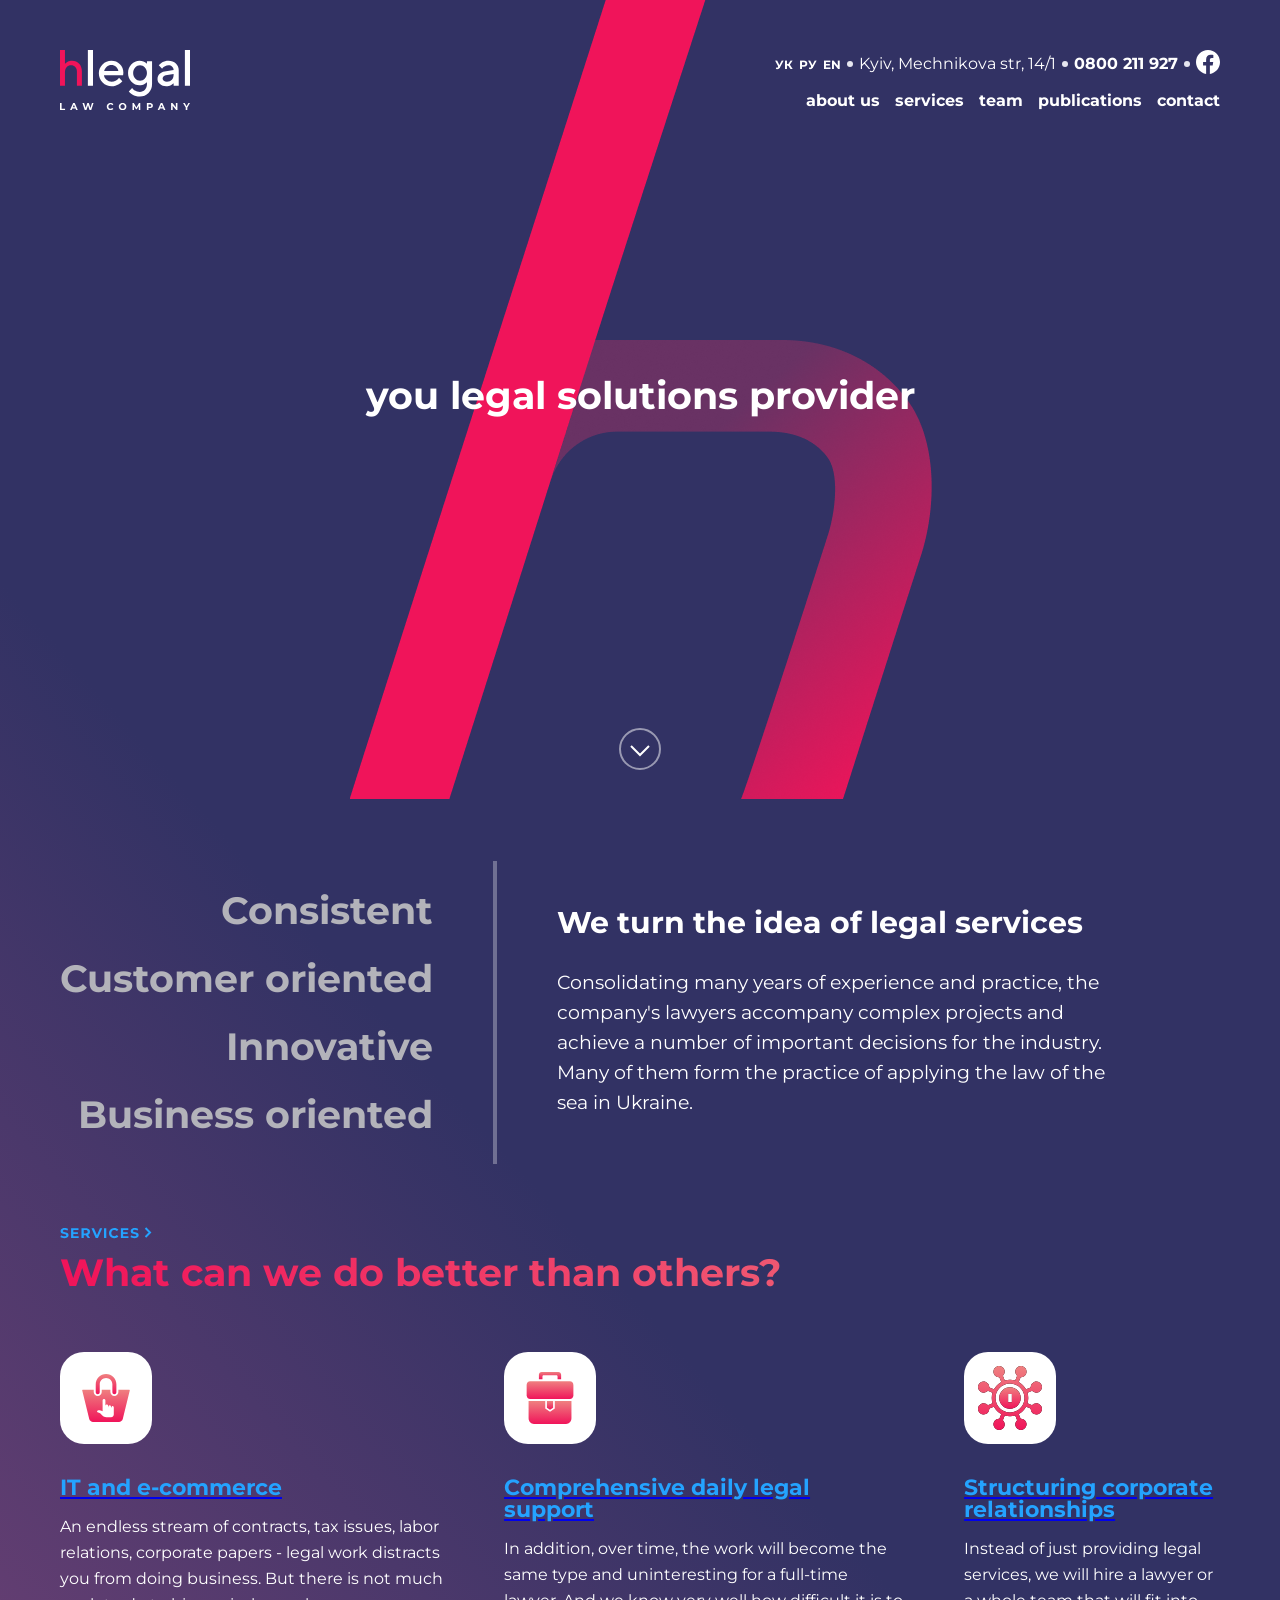
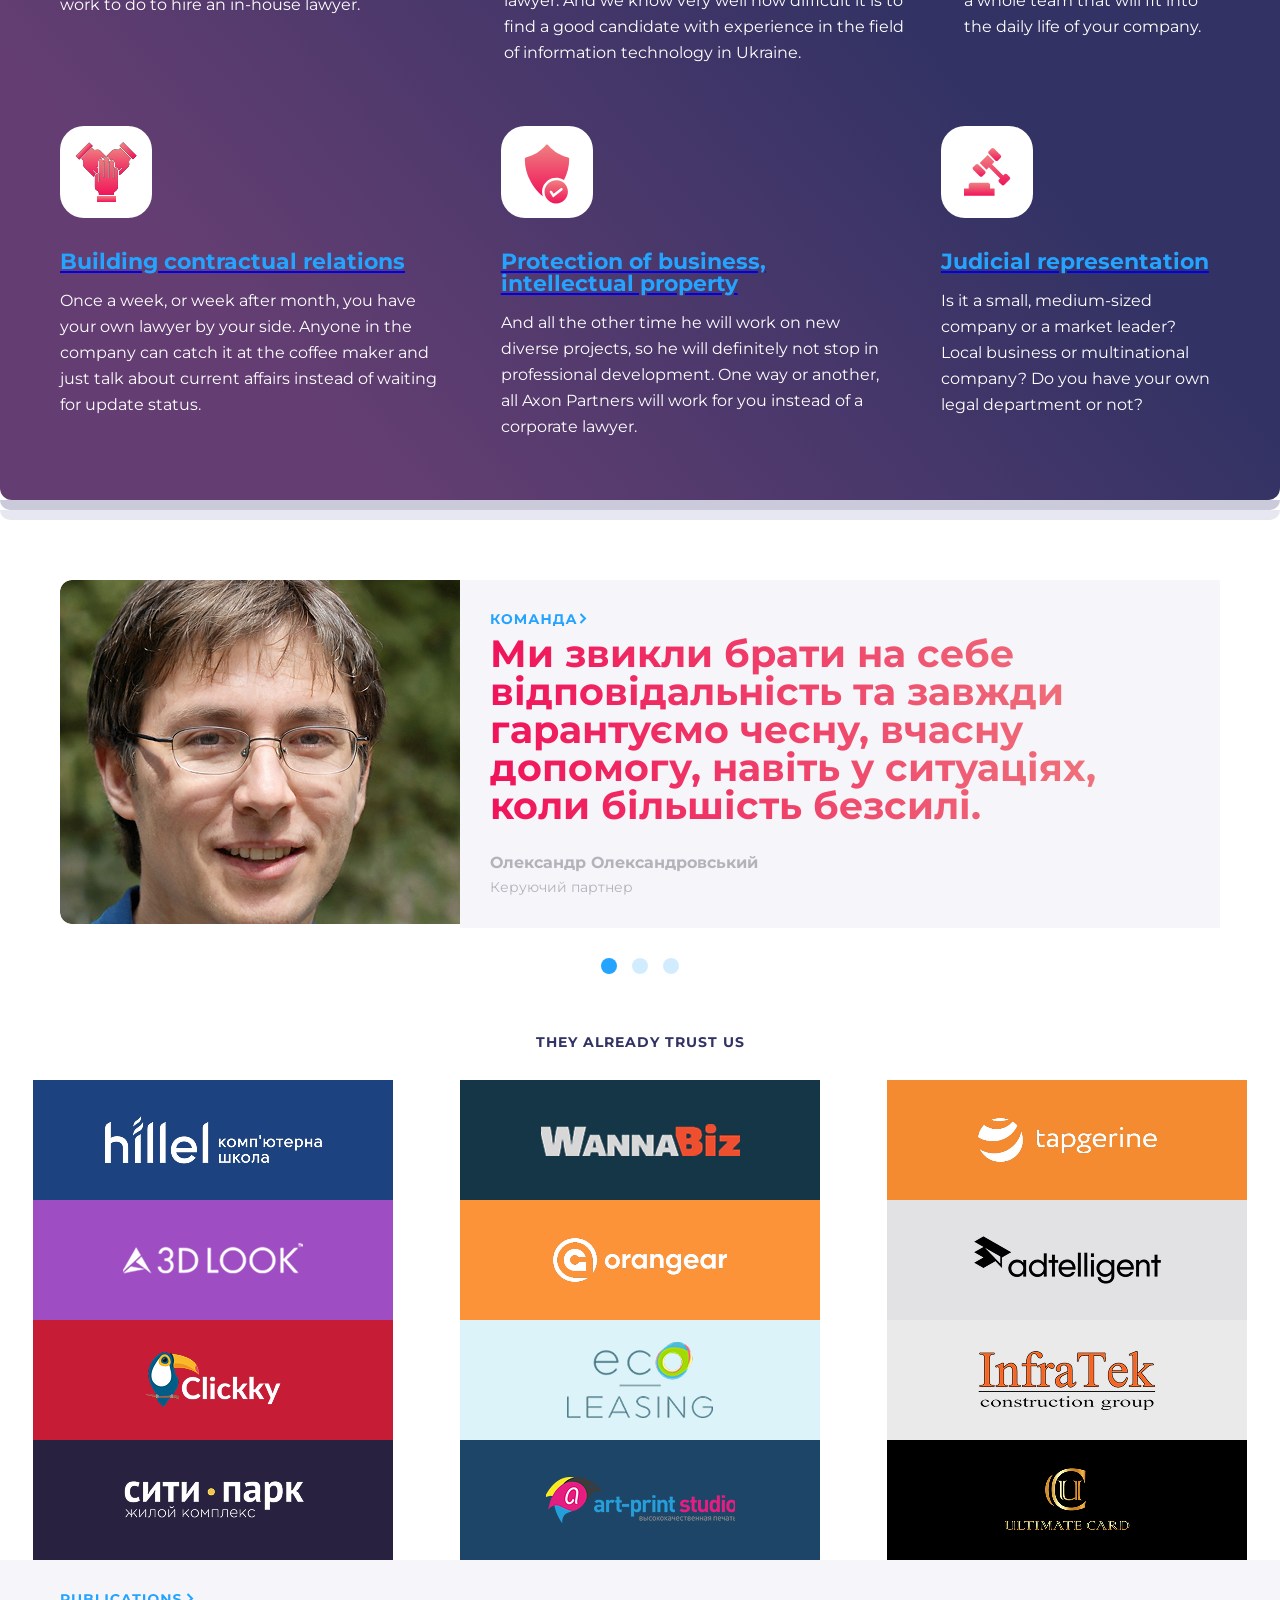
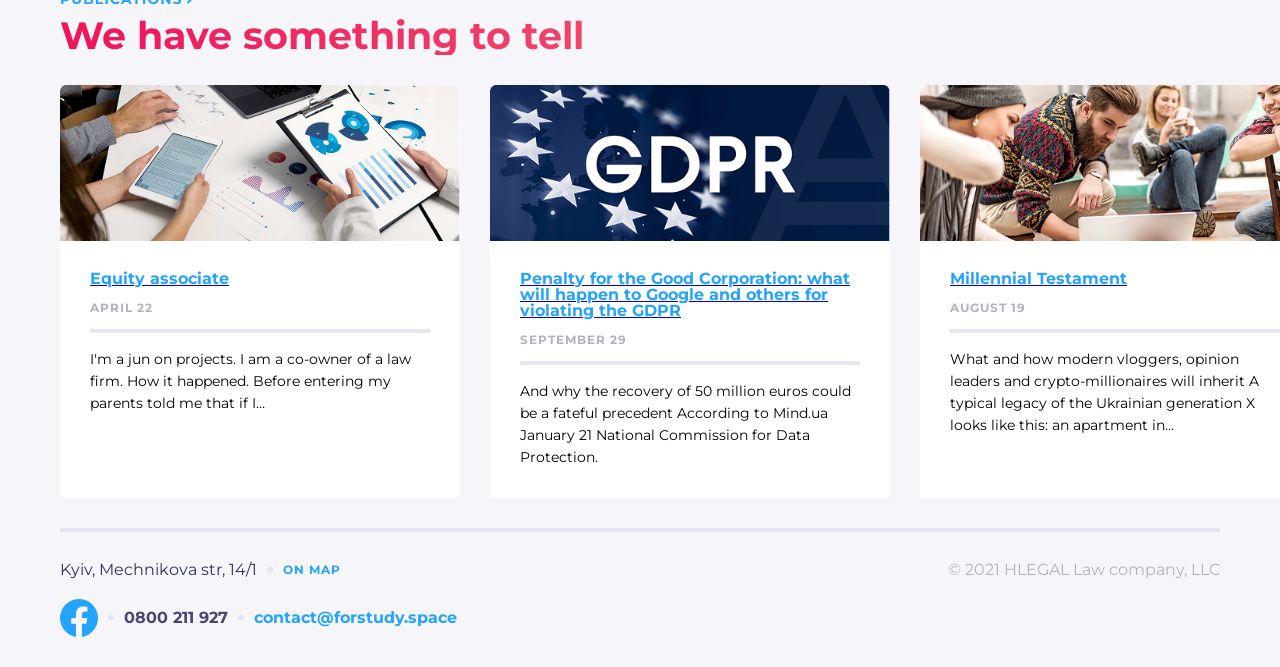
==== index.html @ 7ebf3d02 "Lesson 15" ====
<!DOCTYPE html>
<html lang="en">

<head>
    <meta charset="UTF-8">
    <meta name="viewport" content="width=device-width, initial-scale=1.0">
    <link rel="preconnect" href="https://fonts.googleapis.com">
    <link rel="preconnect" href="https://fonts.gstatic.com" crossorigin>
    <link
        href="https://fonts.googleapis.com/css2?family=Inter:ital,opsz,wght@0,14..32,100..900;1,14..32,100..900&family=Montserrat:ital,wght@0,100..900;1,100..900&display=swap"
        rel="stylesheet">
    <link rel="stylesheet" href="./css/normalize.css">
    <link rel="stylesheet" href="./css/reset.css">
    <link rel="stylesheet" href="./css/styles.css">

    <title>Homepage</title>
</head>


<body>
    <section class="page-bg">
        <!-- HEADER -->
        <header class=" header_top">
            <div class="header_meny container">
                <div class="header_logo">
                    <a href="#">
                        <svg width="130" height="60">
                            <use xlink:href="./sprite.svg#logo" />
                        </svg>
                    </a>
                </div>
                <div class="header_contact">
                    <div class="header_adress">
                        <a class="language" href=""><span>УК</span></a>
                        <a class="language" href=""><span>РУ</span></a>
                        <a class="language" href=""><span>EN</span></a>
                        <svg width="6" height="6">
                            <use xlink:href="./sprite.svg#dot" />
                        </svg>
                        <span>Kyiv, Mechnikova str, 14/1</span>
                        <svg width="6" height="6">
                            <use xlink:href="./sprite.svg#dot" />
                        </svg>
                        <a class="telefon" href="tel:0800 211 927">0800 211 927</a>
                        <svg width="6" height="6">
                            <use xlink:href="./sprite.svg#dot" />
                        </svg>
                        <a class="svg_facebook" href="https://www.facebook.com/Hillel.IT.School/?locale=ru_RU">
                            <svg width="24" height="24">
                                <use xlink:href="./sprite.svg#facebook" />
                            </svg>
                        </a>
                    </div>
                    <div class="page">
                        <a class="link_page" href="./about.html">about us</a>
                        <a class="link_page" href="./services.html">services</a>
                        <a class="link_page" href="./team.html">team</a>
                        <a class="link_page" href="./publications.html">publications</a>
                        <a class="link_page" href="#">contact</a>
                    </div>
                </div>
            </div>
        </header>
        <!-- SECTION 1 -->
        <section class="hero">
            <div class="hero-bg container">
                <div> <img class="hero-h" src="./img/h.png" alt="h"></div>
                <!-- <svg class="hero-h" width="697" height="799">
                <use xlink:href="sprite.svg#h" />
            </svg> -->
                <div class="midl_down">
                    <h1 class="hero-title" class="glav_text">
                        you legal solutions provider
                    </h1>

                    <a class="down_way" href="#">
                        <svg width="42" height="42">
                            <use xlink:href="./sprite.svg#down" />
                        </svg>
                    </a>
                </div>
            </div>
        </section>
        <!-- SECTION 2 -->
        <section class="main container">
            <div class="info_way container">
                <div class="meny_way">
                    <h2>Consistent</h2>
                    <h2>Customer oriented</h2>
                    <h2>Innovative</h2>
                    <h2>Business oriented</h2>
                </div>
                <span class="line"></span>
                <div class="text_way">
                    <h3>We turn the idea of legal services</h3>
                    <h4>Consolidating many years of experience and practice,
                        the company's lawyers accompany complex projects and achieve
                        a number of important decisions for the industry.
                        Many of them form the practice of applying the law of the sea in Ukraine.
                    </h4>
                </div>
            </div>
        </section>
        <!-- SECTION 3 -->
        <section class="services_box">
            <div class="services_blok container">
                <div class="services_link">
                    <a href="#" class="svg_services">
                        <svg class="icon-services" width="94" height="17">
                            <use xlink:href="./sprite.svg#services" />
                        </svg></a>
                    <h2>What can we do better than others?</h2>
                </div>
                <div class="services_info">
                    <div class="services_paragraph">
                        <svg width="92" height="92">
                            <use xlink:href="./sprite.svg#services1" />
                        </svg>
                        <div class="services_frame">
                            <a href="#">
                                <h3>IT and e-commerce</h3>
                            </a>
                            <h4>An endless stream of contracts, tax issues, labor relations, corporate papers
                                - legal work distracts you from doing business. But there is not much work to
                                do to hire an in-house lawyer.
                            </h4>
                        </div>
                    </div>
                    <div class="services_paragraph">
                        <svg width="92" height="92">
                            <use xlink:href="./sprite.svg#services2" />
                        </svg>
                        <div class="services_frame">
                            <a href="#">
                                <h3>Comprehensive daily
                                    legal support</h3>
                            </a>
                            <h4>In addition, over time, the work will become the same type and uninteresting
                                for a full-time lawyer. And we know very well how difficult it is to find a
                                good candidate with experience in the field of information technology in
                                Ukraine.
                            </h4>
                        </div>
                    </div>
                    <div class="services_paragraph">
                        <svg width="92" height="92">
                            <use xlink:href="./sprite.svg#services3" />
                        </svg>
                        <div class="services_frame">
                            <a href="#">
                                <h3>Structuring corporate relationships</h3>
                            </a>
                            <h4>Instead of just providing legal services, we will hire a lawyer or a whole
                                team that will fit into the daily life of your company.
                            </h4>
                        </div>
                    </div>
                </div>

                <div class="services_info">
                    <div class="services_paragraph">
                        <svg width="92" height="92">
                            <use xlink:href="./sprite.svg#services4" />
                        </svg>
                        <div class="services_frame">
                            <a href="#">
                                <h3>Building contractual relations</h3>
                            </a>
                            <h4>Once a week, or week after month, you have your own lawyer by your side.
                                Anyone in the company can catch it at the coffee maker and just talk
                                about current affairs instead of waiting for update status.
                            </h4>
                        </div>
                    </div>
                    <div class="services_paragraph">
                        <svg width="92" height="92">
                            <use xlink:href="./sprite.svg#services5" />
                        </svg>
                        <div class="services_frame">
                            <a href="#">
                                <h3>Protection of business, intellectual property</h3>
                            </a>
                            <h4>And all the other time he will work on new diverse projects, so he will
                                definitely not stop in professional development. One way or another,
                                all Axon Partners will work for you instead of a corporate lawyer.
                            </h4>
                        </div>
                    </div>
                    <div class="services_paragraph">
                        <svg width="92" height="92">
                            <use xlink:href="./sprite.svg#services6" />
                        </svg>
                        <div class="services_frame">
                            <a href="#">
                                <h3>Judicial representation</h3>
                            </a>
                            <h4>Is it a small, medium-sized company or a market leader? Local business
                                or multinational company? Do you have your own legal department or not?
                            </h4>
                        </div>
                    </div>
                </div>
            </div>
        </section>
    </section>
    <!-- SECTION 4 -->
    <section>
        <div class="line_top">
        </div>
        <div class="line_top2">

        </div>
        <div class="team_main container">
            <div class="team_area">
                <div>
                    <img class="face" src="./img/face.png" alt="face">
                </div>
                <div class="team_paragraf">
                    <a class="team_comand" href="#">
                        <svg width="99" height="17">
                            <use xlink:href="./sprite.svg#comand" />
                        </svg>
                    </a>
                    <h2>Ми звикли брати на себе відповідальність та завжди гарантуємо
                        чесну, вчасну допомогу, навіть у ситуаціях, коли більшість
                        безсилі.
                    </h2>

                    <h4>Олександр Олександровський</h4>
                    <h5>Керуючий партнер</h5>
                </div>
            </div>
            <div class="svg_ellipse">
                <svg class="ellipse" width="16" height="16">
                    <use href="./sprite.svg#ellipse" />
                </svg>
                <svg class="ellipse_opacity" width="16" height="16">
                    <use href="./sprite.svg#ellipse" />
                </svg>
                <svg class="ellipse_opacity" width="16" height="16">
                    <use href="./sprite.svg#ellipse" />
                </svg>
            </div>
        </div>
        </div>
    </section>
    <!-- SECTION 5 -->
    <section class="partners">
        <div class="container_partner">
            <div class="partner_box"><span class="partner_text">They already trust us</span></div>
            <div class="partners-grid">
                <div class="partner"><img src="./img/partner1.png" alt="partner"></div>
                <div class="partner"><img src="./img/partner2.png" alt="partner"></div>
                <div class="partner"><img src="./img/partner3.png" alt="partner"></div>
                <div class="partner"><img src="./img/partner4.png" alt="partner"></div>
                <div class="partner"><img src="./img/partner5.png" alt="partner"></div>
                <div class="partner"><img src="./img/partner6.png" alt="partner"></div>
                <div class="partner"><img src="./img/partner7.png" alt="partner"></div>
                <div class="partner"><img src="./img/partner8.png" alt="partner"></div>
                <div class="partner"><img src="./img/partner9.png" alt="partner"></div>
                <div class="partner"><img src="./img/partner10.png" alt="partner"></div>
                <div class="partner"><img src="./img/partner11.png" alt="partner"></div>
                <div class="partner"><img src="./img/partner12.png" alt="partner"></div>
            </div>
        </div>
    </section>
    <!-- FOOTER -->
    <footer>
        <div class="footer_publications container">
            <div class="publications_svg">
                <svg class="svg_pub" width="136" height="17">
                    <use href="./sprite.svg#publications" />
                </svg>
                <h2>We have something to tell</h2>
            </div>
            <div class="publications_paragraf">
                <div class="publications_br"><img src="./img/publications1.png" alt="publications">
                    <div class="publications_text">
                        <a href="#">
                            <h3>Equity associate</h3>
                        </a>
                        <h4>April 22</h4>
                        <span class="publications_span"></span>
                        <h5>I'm a jun on projects. I am a co-owner of a law firm.
                            How it happened. Before entering my parents told me
                            that if I…</h5>
                    </div>
                </div>
                <div class="publications_br"><img src="./img/publications2.png" alt="publications">
                    <div class="publications_text">
                        <a href="#">
                            <h3>Penalty for the Good Corporation: what will happen
                                to Google and others for violating the GDPR</h3>
                        </a>
                        <h4>September 29</h4>
                        <span class="publications_span"></span>
                        <h5>And why the recovery of 50 million euros could be
                            a fateful precedent According to Mind.ua January
                            21 National Commission for Data Protection.</h5>
                    </div>
                </div>
                <div class="publications_br"><img src="./img/publications3.png" alt="publications">
                    <div class="publications_text">
                        <a href="#">
                            <h3>Millennial Testament</h3>
                        </a>
                        <h4>August 19</h4>
                        <span class="publications_span"></span>
                        <h5>What and how modern vloggers, opinion leaders and
                            crypto-millionaires will inherit A typical legacy
                            of the Ukrainian generation X looks like this: an
                            apartment in…</h5>
                    </div>
                </div>
            </div>
            <span class="line_footer"></span>
            <div class="footer_info">
                <div>
                    <div class="footer_up">
                        <span class="footer_text">Kyiv, Mechnikova str, 14/1</span>
                        <svg width="6" height="6">
                            <use href="./sprite.svg#dot" />
                        </svg>
                        <a class="footer_map" href="#">On map</a>
                    </div>
                    <div class="footer_facebook">
                        <a class="svg_facebook_b" href="https://www.facebook.com/Hillel.IT.School/?locale=ru_RU">
                            <svg width="38" height="38">
                                <use xlink:href="./sprite.svg#facebook_b" />
                            </svg>
                        </a>
                        <svg width="6" height="6">
                            <use href="./sprite.svg#dot" />
                        </svg>
                        <a class="telefon" href="tel:0800 211 927">0800 211 927</a>
                        <svg width="6" height="6">
                            <use href="./sprite.svg#dot" />
                        </svg>
                        <a class="email" href="mailto:contact@forstudy.space">contact@forstudy.space</a>
                    </div>
                </div>
                <div>
                    <h6 class="end_text">© 2021 HLEGAL Law company, LLC</h6>
                </div>
            </div>
        </div>
    </footer>
</body>

</html>
---- css/styles.css ----
* {
  margin: 0;
  padding: 0;
  box-sizing: border-box;
}
body {
  font-family: "Montserrat";
  min-height: 100vh;
}
.page-bg {
  background: linear-gradient(
    228.57deg,
    #323264 11.93%,
    #323264 57.17%,
    #643e72 87.46%
  );
  opacity: 1;
  border-bottom-right-radius: 12px;
  border-bottom-left-radius: 12px;
}
.container {
  max-width: 1440px;
  width: 100%;
  margin: 0 auto;
  padding-left: 60px;
  padding-right: 60px;
}
/* HEADER */
.header_top {
  padding-top: 50px;
  position: relative;
  z-index: 10;

  .header_meny {
    display: flex;
    justify-content: space-between;
  }
  .header_adress {
    display: flex;
    gap: 6px;
    align-items: center;
    .language {
      border: none;
      text-decoration: none;
      background: none;
      span {
        color: #ffffff;
        font-family: Montserrat;
        font-weight: 700;
        font-style: Bold;
        font-size: 12px;
        line-height: 100%;
        text-align: center;
      }
      transition: 0.3s;
    }
    .language:hover {
      opacity: 1;
      padding-top: 5px;
      padding-right: 7px;
      padding-bottom: 5px;
      padding-left: 7px;
      border-radius: 8px;
      background: #f0145a;
    }
    span {
      font-weight: 400;
      font-style: Regular;
      font-size: 16px;
      line-height: 100%;
      text-align: right;
      color: #ffffff;
    }
    .telefon {
      background: none;
      border: none;
      text-decoration: none;
      font-family: Montserrat;
      font-weight: 700;
      font-style: Bold;
      font-size: 16px;
      line-height: 100%;
      text-align: right;
      color: #ffffff;
      transition: 0.3s;
    }
    .telefon:hover {
      color: #f0145a;
    }
  }
  .svg_facebook {
    transition: 0.3s;
    color: #ffffff;
  }
  .svg_facebook:hover {
    color: #f0145a;
  }
  .page {
    display: flex;
    gap: 15px;
    justify-content: end;
    padding-top: 16px;
  }
  .link_page {
    background: none;
    text-decoration: none;
    border: none;
    font-weight: 700;
    font-size: 16px;
    line-height: 100%;
    text-align: right;
    color: #ffffff;
    transition: 0.3s;
  }
  .link_page:hover {
    color: #f0145a;
    border-bottom: 2px solid #f0145a;
  }
}
/* SECTION 1 */
.hero {
  height: 688px;
  overflow: hidden;
}
.hero-bg {
  position: absolute;
  top: 0;
  left: 50%;
  transform: translateX(-50%);
  width: 700px;
  max-width: 90vw;
  z-index: 1;
}
.hero-h {
  position: absolute;
  height: 799px;
  object-fit: cover;
}
.hero-title {
  position: absolute;
  top: 396px;
  left: 50%;
  transform: translate(-50%, -50%);

  font-weight: 700;
  font-size: 38px;
  color: #fff;
  text-align: center;
  width: 100%;
  z-index: 5;
}
.midl_down {
  display: flex;
  justify-content: center;

  .down_way {
    position: absolute;
    top: 728px;
    color: White;

    transition: 0.3s;
  }
  .down_way:hover {
    color: #f0145a;
  }
}
/* SECTION 2 */
.main {
  display: flex;
  justify-content: center;
  padding: 60px 0;
}
.info_way {
  display: flex;
  gap: 60px;
  align-items: center;

  .meny_way {
    display: flex;
    flex-direction: column;
    gap: 30px;
    max-width: 375px;
  }

  h2 {
    color: #b3b3ba;
    font-weight: 700;
    font-size: 38px;
    line-height: 100%;
    text-align: right;
    transition: 0.3s;
    cursor: pointer;
  }
  h2:hover {
    background: linear-gradient(90.13deg, #ef8080 0.84%, #f0145a 99.96%);
    -webkit-background-clip: text;
    -webkit-text-fill-color: transparent;
  }

  .line {
    display: inline-block;
    width: 4px;
    height: 303px;
    background-color: #ffffff4d;
  }
  .text_way {
    display: flex;
    flex-direction: column;
    gap: 30px;
    max-width: 581px;
  }

  h3 {
    font-weight: 700;
    font-size: 30px;
    line-height: 100%;
    color: #ffffff;
  }
  h4 {
    font-weight: 400;
    font-size: 19px;
    line-height: 30px;
    color: #ffffff;
  }
}
/* SECTION 3 */
.services_blok {
  display: flex;
  flex-direction: column;
  gap: 60px;
  padding-bottom: 60px;

  .services_link {
    display: flex;
    flex-direction: column;
    gap: 10px;

    .svg_services {
      color: #24a3ff;
      max-width: 100px;
      transition: 0.3s;
    }
    .svg_services:hover {
      color: #f0145a;
    }

    h2 {
      font-weight: 700;
      font-size: 38px;
      line-height: 100%;
      background: linear-gradient(90.13deg, #f0145a 0.84%, #ef8080 99.96%);
      -webkit-background-clip: text;
      -webkit-text-fill-color: transparent;
    }
  }
  .services_info {
    display: flex;
    gap: 60px;

    .services_paragraph {
      max-width: 400px;
      svg {
        transition: transform 0.25s ease;
      }
      svg:hover {
        transform: scale(1.25);
      }
    }
    .services_frame {
      display: flex;
      flex-direction: column;
      gap: 15px;
    }
    h3 {
      padding-top: 30px;
      font-weight: 700;
      font-size: 22px;
      line-height: 100%;
      color: #24a3ff;
    }
    h4 {
      font-weight: 400;
      font-size: 16px;
      line-height: 26px;
      color: #ffffff;
    }
  }
}
/* SECTION 4 */
.team_main {
  padding: 60px 60px 0px 60px;
}
.face {
  width: 400px;
  height: 344px;
  opacity: 1;
  border-top-left-radius: 12px;
  border-bottom-left-radius: 12px;
}
.line_top {
  border-top: 10px solid #cacadb;
  max-width: 1400px;
  width: 100%;
  opacity: 1;
  border-bottom-right-radius: 12px;
  border-bottom-left-radius: 12px;
  margin: 0 auto;
}
.line_top2 {
  border-top: 10px solid #e7e7f2;
  max-width: 1360px;
  width: 100%;
  opacity: 1;
  border-bottom-right-radius: 12px;
  border-bottom-left-radius: 12px;
  margin: 0 auto;
}
.team_area {
  display: flex;
  padding-bottom: 30px;
  h2 {
    font-weight: 700;
    font-size: 38px;
    line-height: 100%;
    background: linear-gradient(90.13deg, #f0145a 0.84%, #ef8080 99.96%);
    -webkit-background-clip: text;
    -webkit-text-fill-color: transparent;
    padding: 5px 0 30px 0;
  }
  h4 {
    font-weight: 700;
    font-size: 16px;
    line-height: 100%;
    color: #b3b3ba;
    padding-bottom: 5px;
  }
  h5 {
    font-weight: 400;
    font-size: 14px;
    line-height: 22px;
    color: #b3b3ba;
  }
  .team_paragraf {
    padding: 30px;
    background: #f5f5fa;
  }
}
.team_comand {
  color: #24a3ff;
  transition: 0.3s;
}
.team_comand:hover {
  color: #f0145a;
}
.svg_ellipse {
  display: flex;
  justify-content: center;
  gap: 15px;

  .ellipse {
    color: #24a4ff;
  }
  .ellipse_opacity {
    color: #24a4ff;
    opacity: 0.2;
  }
}
/* SECTION 5 */
.partners {
  padding-top: 60px;
}
.container_partner {
  max-width: 1440px;
  width: 100%;
  margin: 0 auto;
}
.partner_box {
  text-align: center;
  padding-bottom: 30px;
}
.partner_text {
  font-weight: 700;
  font-size: 14px;
  line-height: 100%;
  letter-spacing: 1px;
  text-transform: uppercase;
  color: #323264;
  text-align: center;
}

.partners-grid {
  display: grid;
  grid-template-columns: repeat(auto-fit, minmax(360px, 1fr));
  gap: 0; /* если нужен отступ — ставь 20px */
}

.partner {
  height: 120px;
  display: flex;
  align-items: center;
  justify-content: center;
}

.partner img {
  width: 100%;
  height: 100%;
  object-fit: contain; /* важно для логотипов */
}
/* FOOTER */
.footer_publications {
  background: #f5f5fa;
  .publications_svg {
    display: flex;
    flex-direction: column;
    gap: 10px;
    padding: 30px 0;
  }
  .svg_pub {
    color: #24a3ff;
    transition: 0.3s;
  }
  .svg_pub:hover {
    color: #f0145a;
  }
  h2 {
    font-weight: 700;
    font-size: 38px;
    line-height: 100%;
    background: linear-gradient(90.13deg, #f0145a 0.84%, #ef8080 99.96%);
    -webkit-background-clip: text;
    -webkit-text-fill-color: transparent;
  }
  .publications_paragraf {
    display: flex;
    gap: 30px;
  }
  .publications_br {
    background: #ffffff;
  }
  img {
    max-width: 400px;
  }
  .publications_text {
    display: flex;
    flex-direction: column;
    gap: 15px;
    padding: 30px;
  }
  h3 {
    font-weight: 700;
    font-size: 16px;
    line-height: 100%;
    color: #24a3ff;
  }
  h4 {
    font-weight: 700;
    font-size: 12px;
    line-height: 100%;
    letter-spacing: 1px;
    text-transform: uppercase;
    color: #b3b3ba;
  }
  .publications_span {
    max-width: 350px;
    width: 100%;
    border-bottom: 4px solid #e6e6f0;
  }
  h5 {
    font-weight: 400;
    font-size: 14px;
    line-height: 22px;
    color: #000000;
  }
}
.footer_info {
  padding: 30px 0;
  display: flex;
  justify-content: space-between;

  .footer_up {
    display: flex;
    gap: 10px;
    align-items: center;
    padding-bottom: 21px;
  }
  .footer_text {
    font-weight: 400;
    font-size: 16px;
    line-height: 100%;
    color: #323264;
    border: none;
    max-width: 198px;
  }
  .footer_map {
    font-weight: 700;
    font-size: 12px;
    line-height: 100%;
    letter-spacing: 1px;
    text-transform: uppercase;
    color: #24a3ff;
    transition: 0.3s;
    text-decoration: none;
  }
  .footer_map:hover {
    color: #f0145a;
  }
  .footer_facebook {
    display: flex;
    align-items: center;
    gap: 10px;
  }
  .svg_facebook_b {
    transition: 0.3s;
    color: #24a3ff;
    display: flex;
    align-items: center;
  }
  .svg_facebook_b:hover {
    color: #f0145a;
  }
  .telefon {
    background: none;
    border: none;
    text-decoration: none;
    font-weight: 700;
    font-size: 16px;
    line-height: 100%;
    text-align: right;
    color: #46466e;
    transition: 0.3s;
  }
  .telefon:hover {
    color: #f0145a;
  }
  .email {
    background: none;
    border: none;
    text-decoration: none;
    font-weight: 700;
    font-size: 16px;
    line-height: 100%;
    color: #24a3ff;
    transition: 0.3s;
  }
  .email:hover {
    color: #f0145a;
  }
}
.end_text {
  font-weight: 400;
  font-size: 16px;
  line-height: 100%;
  text-align: right;
  color: #b3b3ba;
}
.line_footer {
  display: block;
  border-bottom: 4px solid #e6e6f0;
  max-width: 1320px;
  width: 100%;
  padding-top: 30px;
}
@media (max-width: 1200px) {
  .team_area {
    display: flex;
    flex-wrap: wrap;
    justify-content: center;

    .face {
      width: 648px;
      height: 500px;
      object-fit: cover;
    }
    .team_paragraf {
      max-width: 648px;
      width: 100%;
    }
  }
  .footer_publications {
    .publications_paragraf {
      flex-wrap: wrap;
    }
    .publications_br {
      max-width: 904px;
      width: 100%;
    }
    & img {
    }
  }
}
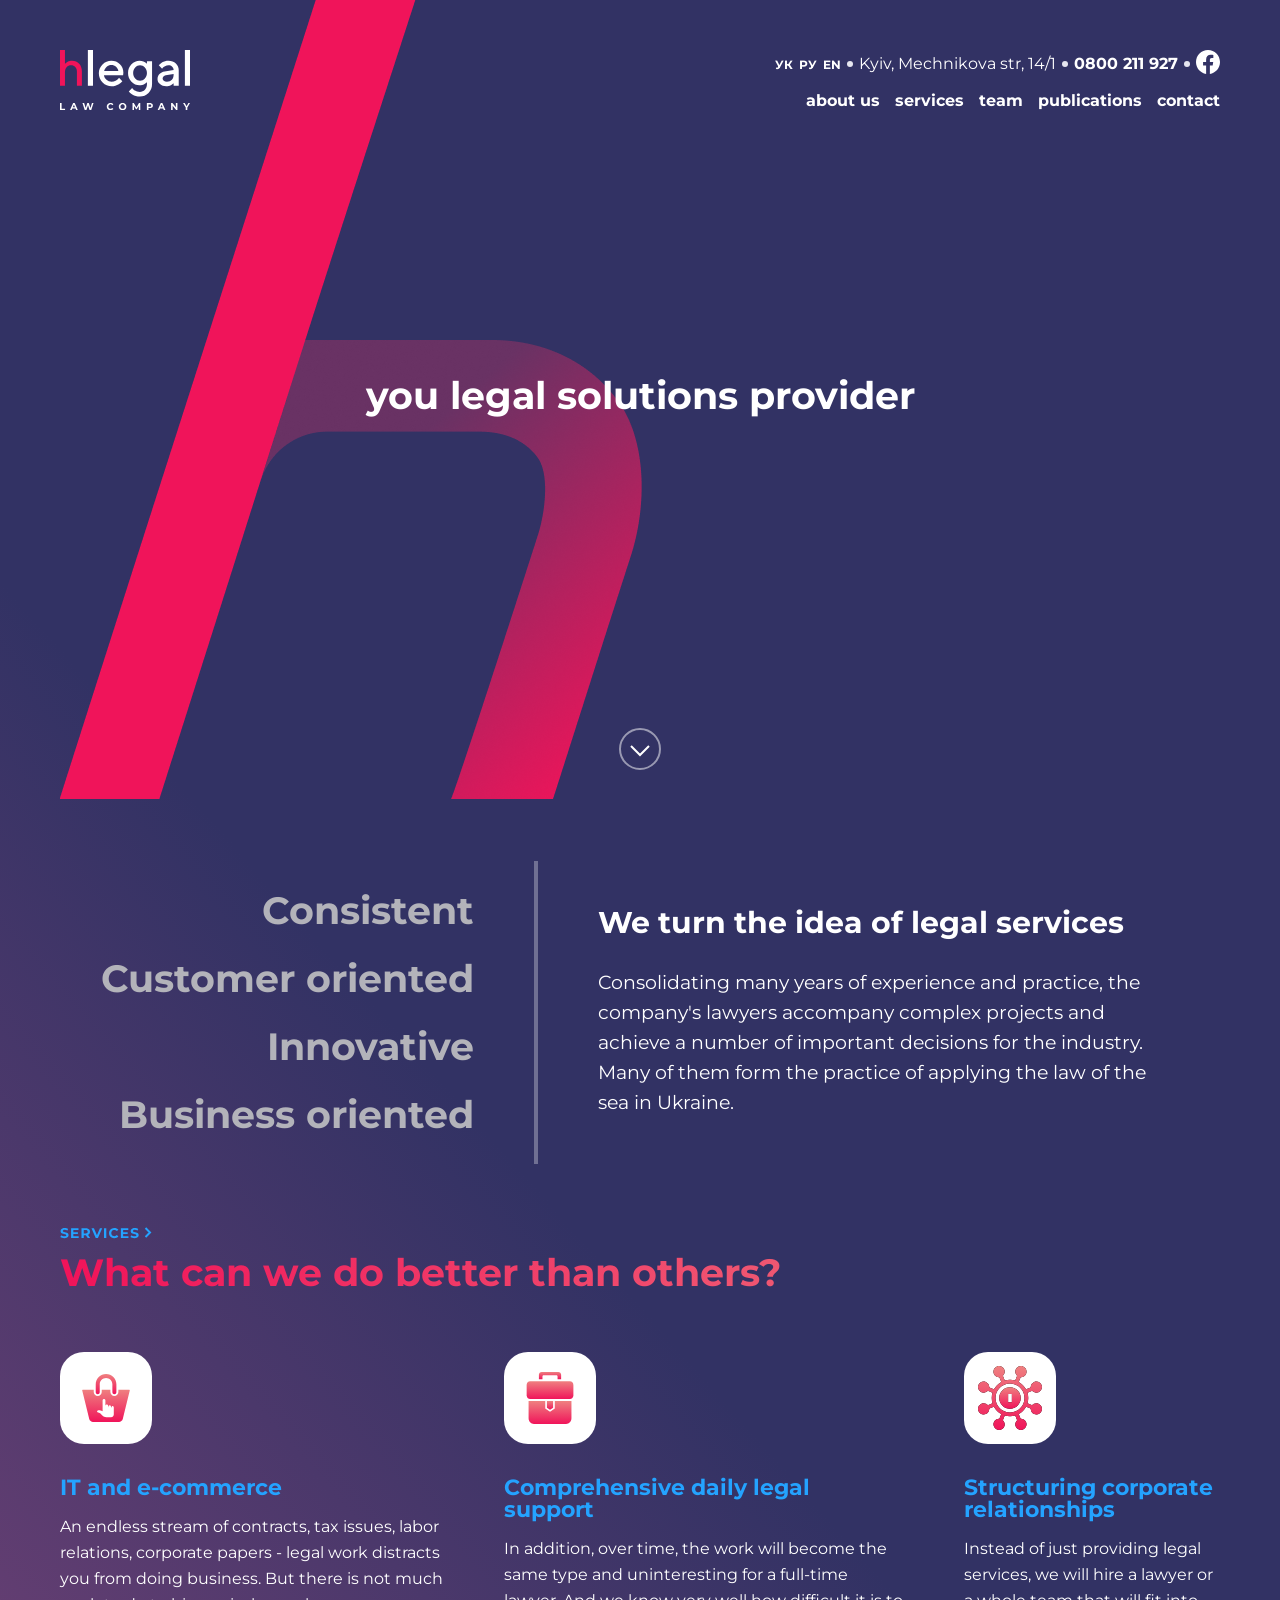
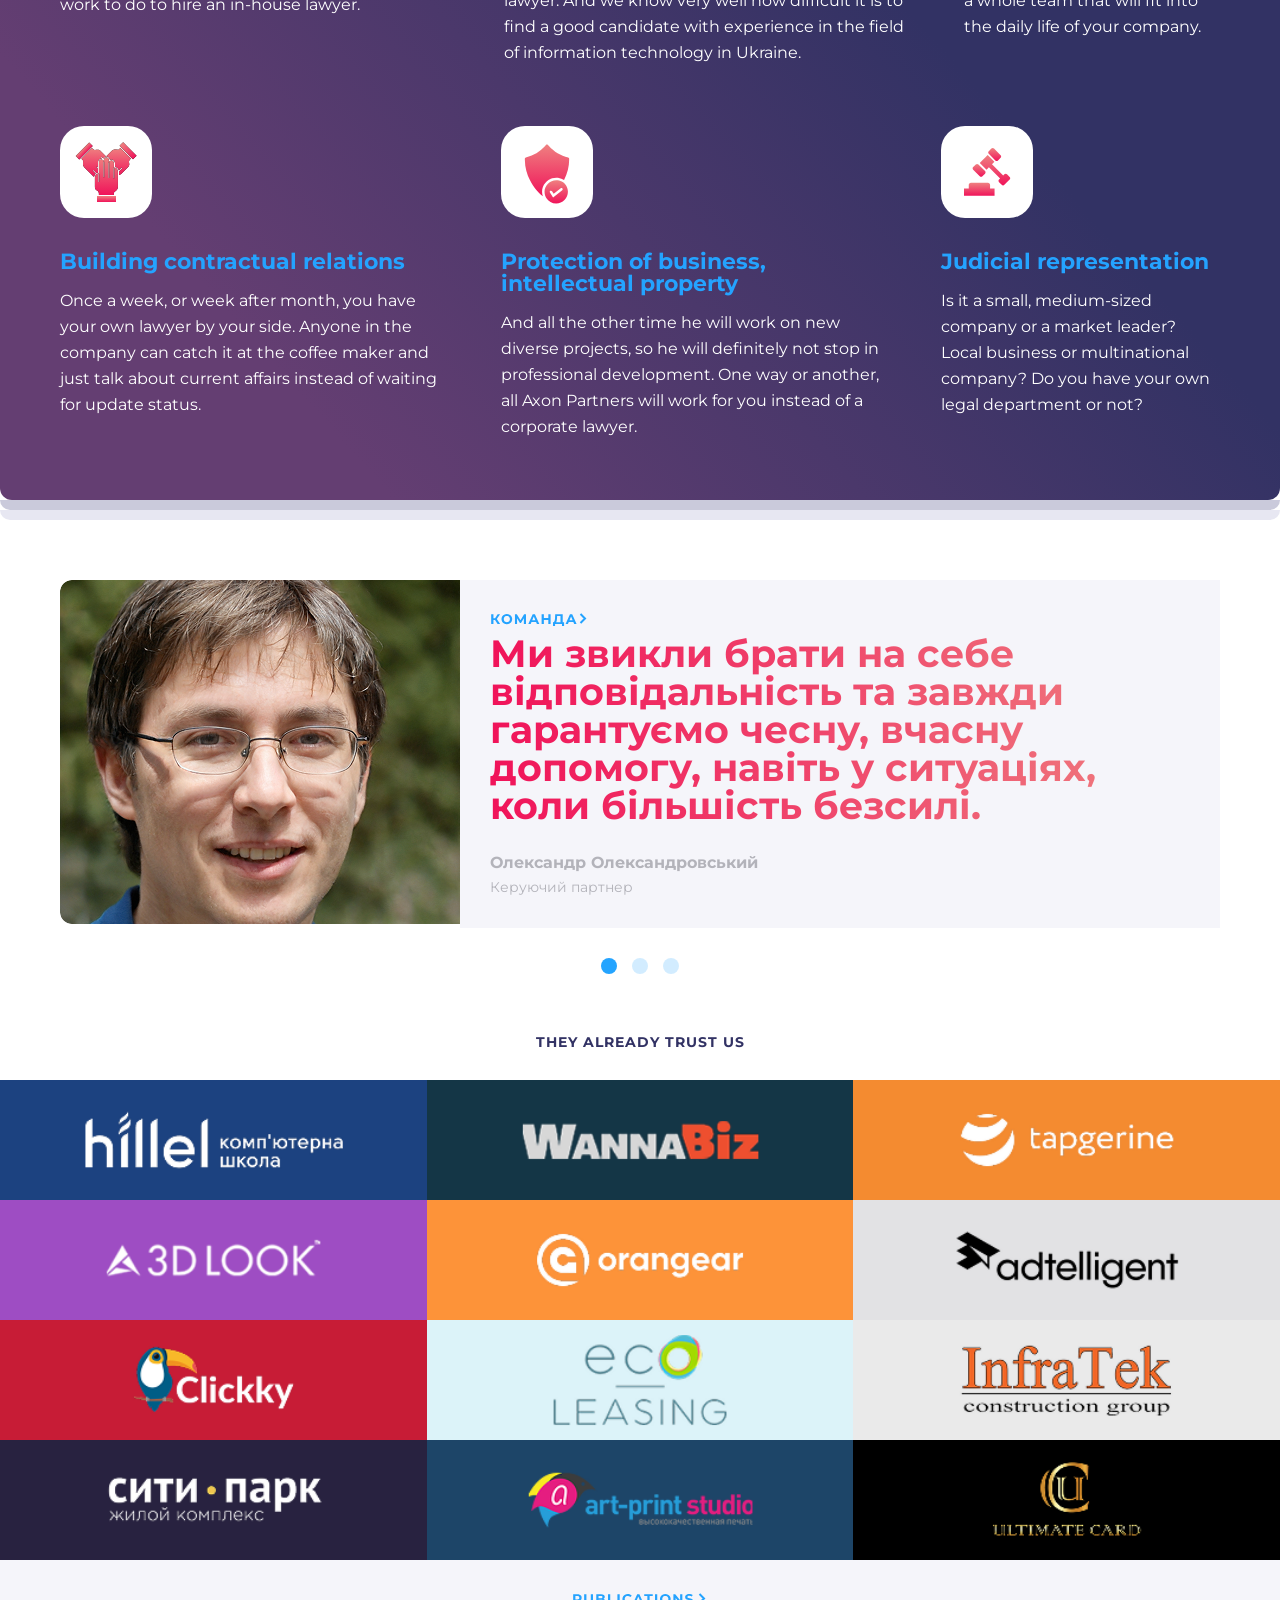
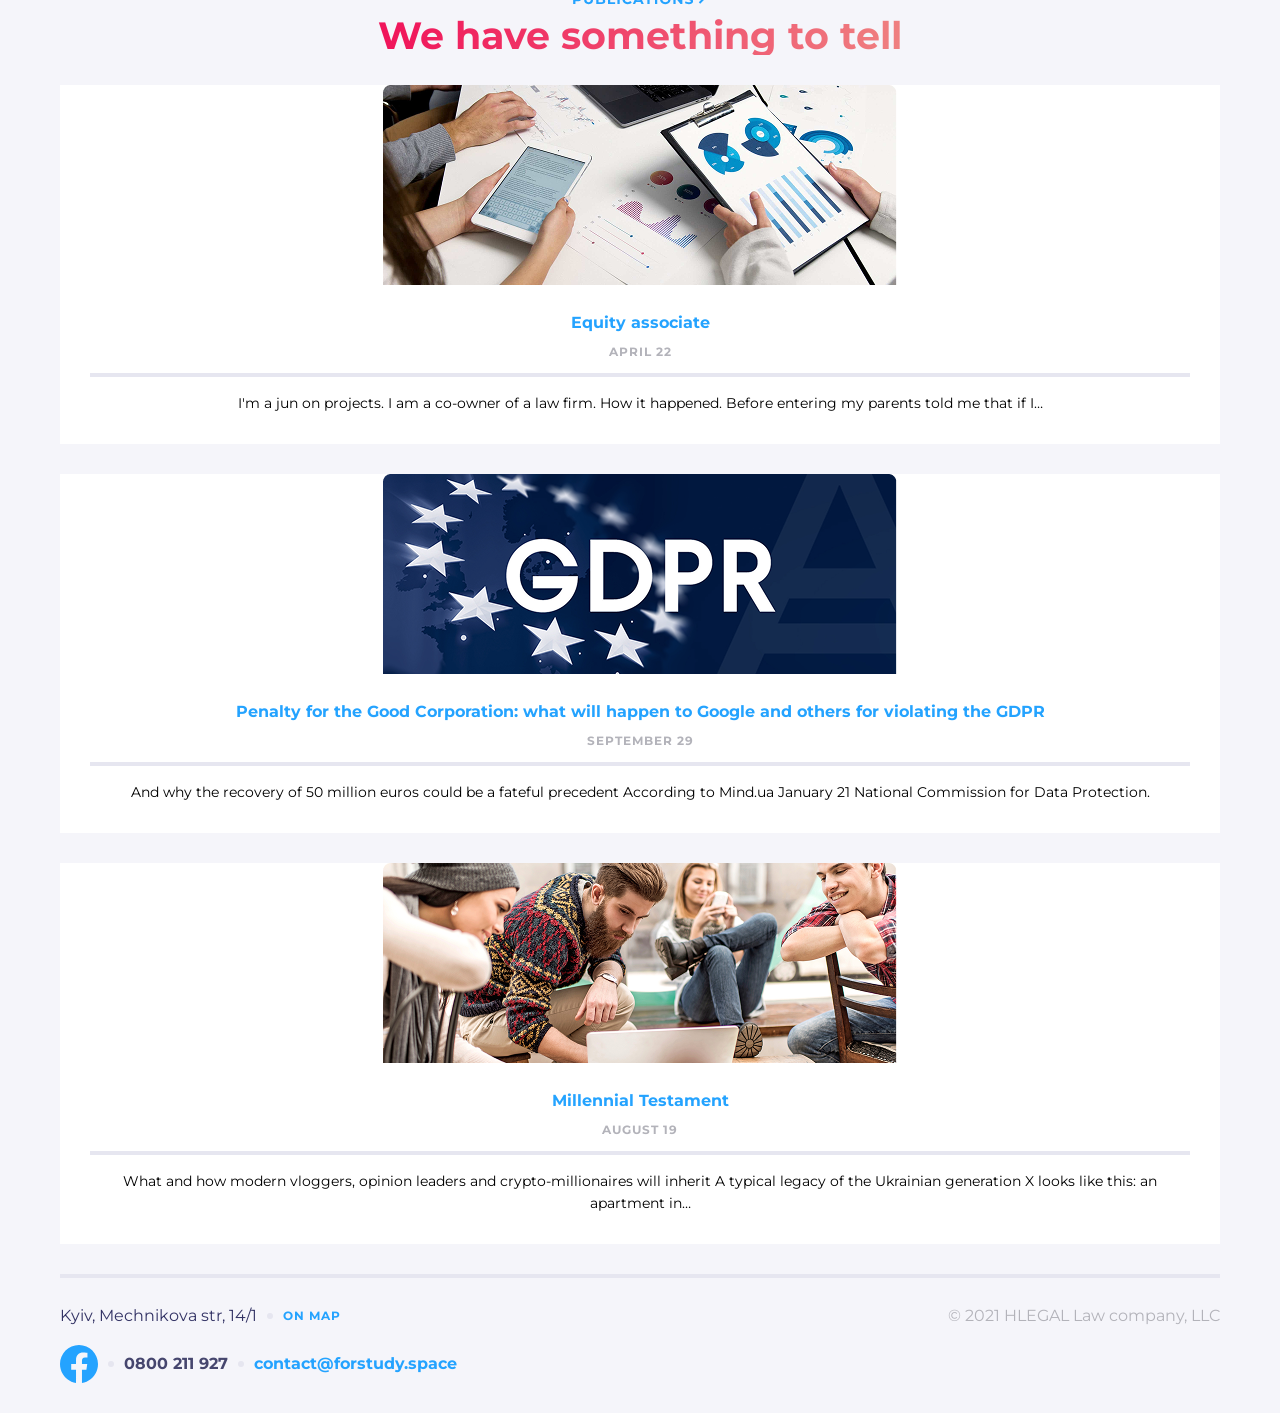
==== commit 795bc940: "Lesson 15" ====
--- a/index.html
+++ b/index.html
@@ -20,7 +20,7 @@
 <body>
     <section class="page-bg">
         <!-- HEADER -->
-        <header class=" header_top">
+        <header class=" header_top header_desktop">
             <div class="header_meny container">
                 <div class="header_logo">
                     <a href="#">
@@ -56,8 +56,48 @@
                         <a class="link_page" href="./services.html">services</a>
                         <a class="link_page" href="./team.html">team</a>
                         <a class="link_page" href="./publications.html">publications</a>
-                        <a class="link_page" href="#">contact</a>
-                    </div>
+                        <a class="link_page" href="./contact.html">contact</a>
+                    </div>
+                </div>
+            </div>
+        </header>
+        <!-- HEADER -->
+        <header class=" header_top header_tablet">
+            <div class="header_meny container">
+                <div class="header_adress">
+                    <a class="language" href=""><span>УК</span></a>
+                    <a class="language" href=""><span>РУ</span></a>
+                    <a class="language" href=""><span>EN</span></a>
+                    <svg width="6" height="6">
+                        <use xlink:href="./sprite.svg#dot" />
+                    </svg>
+                    <span>Kyiv, Mechnikova str, 14/1</span>
+                    <svg width="6" height="6">
+                        <use xlink:href="./sprite.svg#dot" />
+                    </svg>
+                    <a class="telefon" href="tel:0800 211 927">0800 211 927</a>
+                    <svg width="6" height="6">
+                        <use xlink:href="./sprite.svg#dot" />
+                    </svg>
+                    <a class="svg_facebook" href="https://www.facebook.com/Hillel.IT.School/?locale=ru_RU">
+                        <svg width="24" height="24">
+                            <use xlink:href="./sprite.svg#facebook" />
+                        </svg>
+                    </a>
+                </div>
+                <div class="header_logo">
+                    <a href="#">
+                        <svg width="130" height="60">
+                            <use xlink:href="./sprite.svg#logo" />
+                        </svg>
+                    </a>
+                </div>
+                <div class="page">
+                    <a class="link_page" href="./about.html">about us</a>
+                    <a class="link_page" href="./services.html">services</a>
+                    <a class="link_page" href="./team.html">team</a>
+                    <a class="link_page" href="./publications.html">publications</a>
+                    <a class="link_page" href="./contact.html">contact</a>
                 </div>
             </div>
         </header>
@@ -65,15 +105,12 @@
         <section class="hero">
             <div class="hero-bg container">
                 <div> <img class="hero-h" src="./img/h.png" alt="h"></div>
-                <!-- <svg class="hero-h" width="697" height="799">
-                <use xlink:href="sprite.svg#h" />
-            </svg> -->
                 <div class="midl_down">
                     <h1 class="hero-title" class="glav_text">
                         you legal solutions provider
                     </h1>
 
-                    <a class="down_way" href="#">
+                    <a class="down_way" href="#section2">
                         <svg width="42" height="42">
                             <use xlink:href="./sprite.svg#down" />
                         </svg>
@@ -82,7 +119,7 @@
             </div>
         </section>
         <!-- SECTION 2 -->
-        <section class="main container">
+        <section class="main container" id="section2">
             <div class="info_way container">
                 <div class="meny_way">
                     <h2>Consistent</h2>
--- a/css/styles.css
+++ b/css/styles.css
@@ -117,6 +117,15 @@
     border-bottom: 2px solid #f0145a;
   }
 }
+.header_tablet {
+  display: none;
+  .header_meny {
+    display: block;
+  }
+  .page {
+    display: block;
+  }
+}
 /* SECTION 1 */
 .hero {
   height: 688px;
@@ -127,8 +136,8 @@
   top: 0;
   left: 50%;
   transform: translateX(-50%);
-  width: 700px;
-  max-width: 90vw;
+  width: 100%;
+  max-width: 100vw;
   z-index: 1;
 }
 .hero-h {
@@ -174,6 +183,7 @@
   display: flex;
   gap: 60px;
   align-items: center;
+  justify-content: center;
 
   .meny_way {
     display: flex;
@@ -270,6 +280,10 @@
       display: flex;
       flex-direction: column;
       gap: 15px;
+
+      & a {
+        text-decoration: none;
+      }
     }
     h3 {
       padding-top: 30px;
@@ -391,7 +405,7 @@
 .partners-grid {
   display: grid;
   grid-template-columns: repeat(auto-fit, minmax(360px, 1fr));
-  gap: 0; /* если нужен отступ — ставь 20px */
+  gap: 0;
 }
 
 .partner {
@@ -404,7 +418,7 @@
 .partner img {
   width: 100%;
   height: 100%;
-  object-fit: contain; /* важно для логотипов */
+  object-fit: cover;
 }
 /* FOOTER */
 .footer_publications {
@@ -445,6 +459,9 @@
     flex-direction: column;
     gap: 15px;
     padding: 30px;
+    & a {
+      text-decoration: none;
+    }
   }
   h3 {
     font-weight: 700;
@@ -560,31 +577,87 @@
   width: 100%;
   padding-top: 30px;
 }
-@media (max-width: 1200px) {
-  .team_area {
-    display: flex;
-    flex-wrap: wrap;
-    justify-content: center;
-
-    .face {
-      width: 648px;
-      height: 500px;
-      object-fit: cover;
-    }
-    .team_paragraf {
-      max-width: 648px;
-      width: 100%;
-    }
-  }
+@media (max-width: 1320px) {
   .footer_publications {
     .publications_paragraf {
       flex-wrap: wrap;
     }
+    .publications_svg {
+      align-items: center;
+    }
     .publications_br {
-      max-width: 904px;
       width: 100%;
+      text-align: center;
     }
     & img {
-    }
-  }
-}
+      max-width: 514px;
+    }
+    .publications_span {
+      width: 100%;
+      max-width: 1198px;
+    }
+  }
+}
+@media (max-width: 1024px) {
+  .info_way {
+    .text_way {
+      max-width: 405px;
+    }
+  }
+
+  .services_blok {
+    & .services_info {
+      .services_paragraph {
+        max-width: 261px;
+      }
+    }
+  }
+  .face {
+    height: 528px;
+    object-fit: cover;
+  }
+  .partners-grid {
+    grid-template-columns: repeat(auto-fit, minmax(256px, 1fr));
+  }
+  .footer_publications {
+    .publications_br {
+      max-width: 280px;
+      width: 100%;
+      text-align: start;
+      & img {
+        max-width: 281px;
+      }
+    }
+  }
+}
+@media (max-width: 875px) {
+  .team_area {
+    display: block;
+    & img {
+      max-width: 648px;
+      width: 100%;
+      height: 500px;
+      border-top-left-radius: 12px;
+      border-top-right-radius: 12px;
+    }
+    .team_paragraf {
+      max-width: 648px;
+    }
+  }
+}
+/* tablet */
+
+@media (max-width: 768px) {
+  .header_desktop {
+    display: none;
+  }
+
+  .header_tablet {
+    display: block;
+    .header_top {
+      .header_meny {
+        display: block;
+      }
+    }
+  }
+}
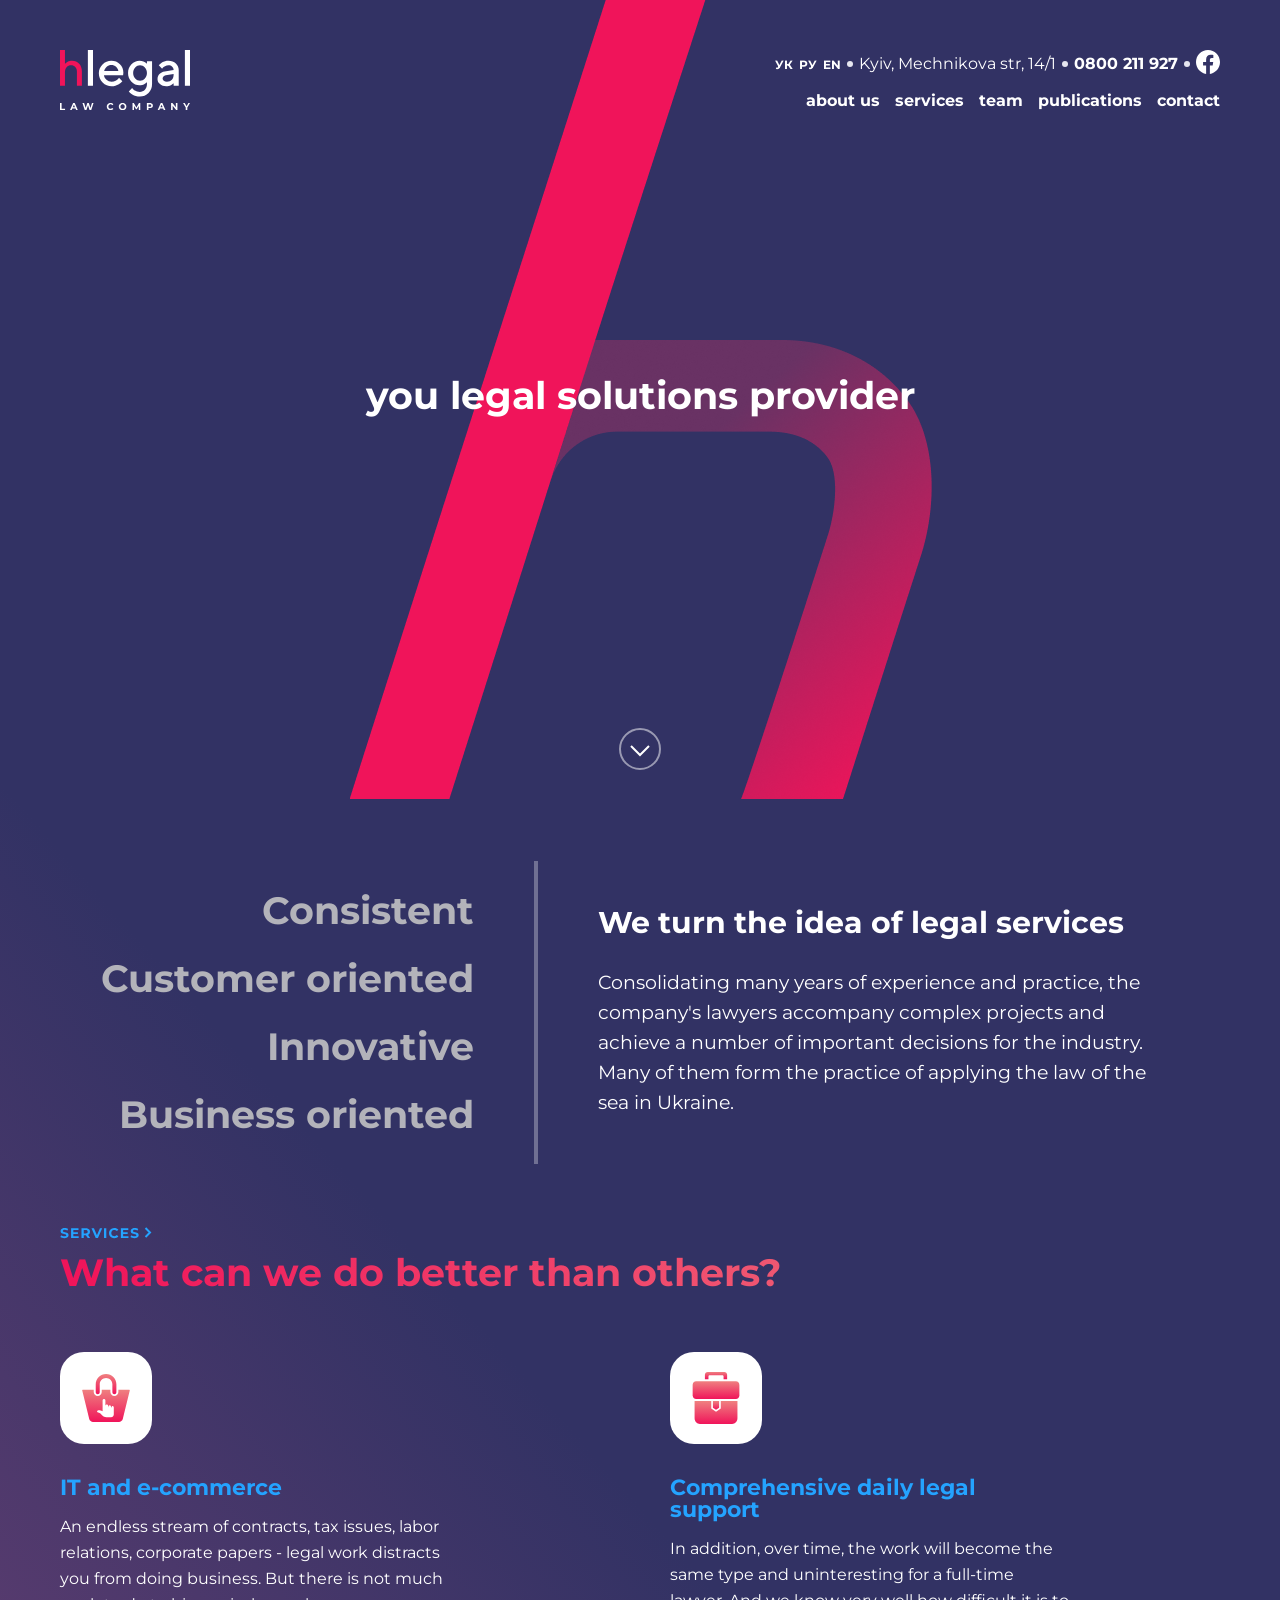
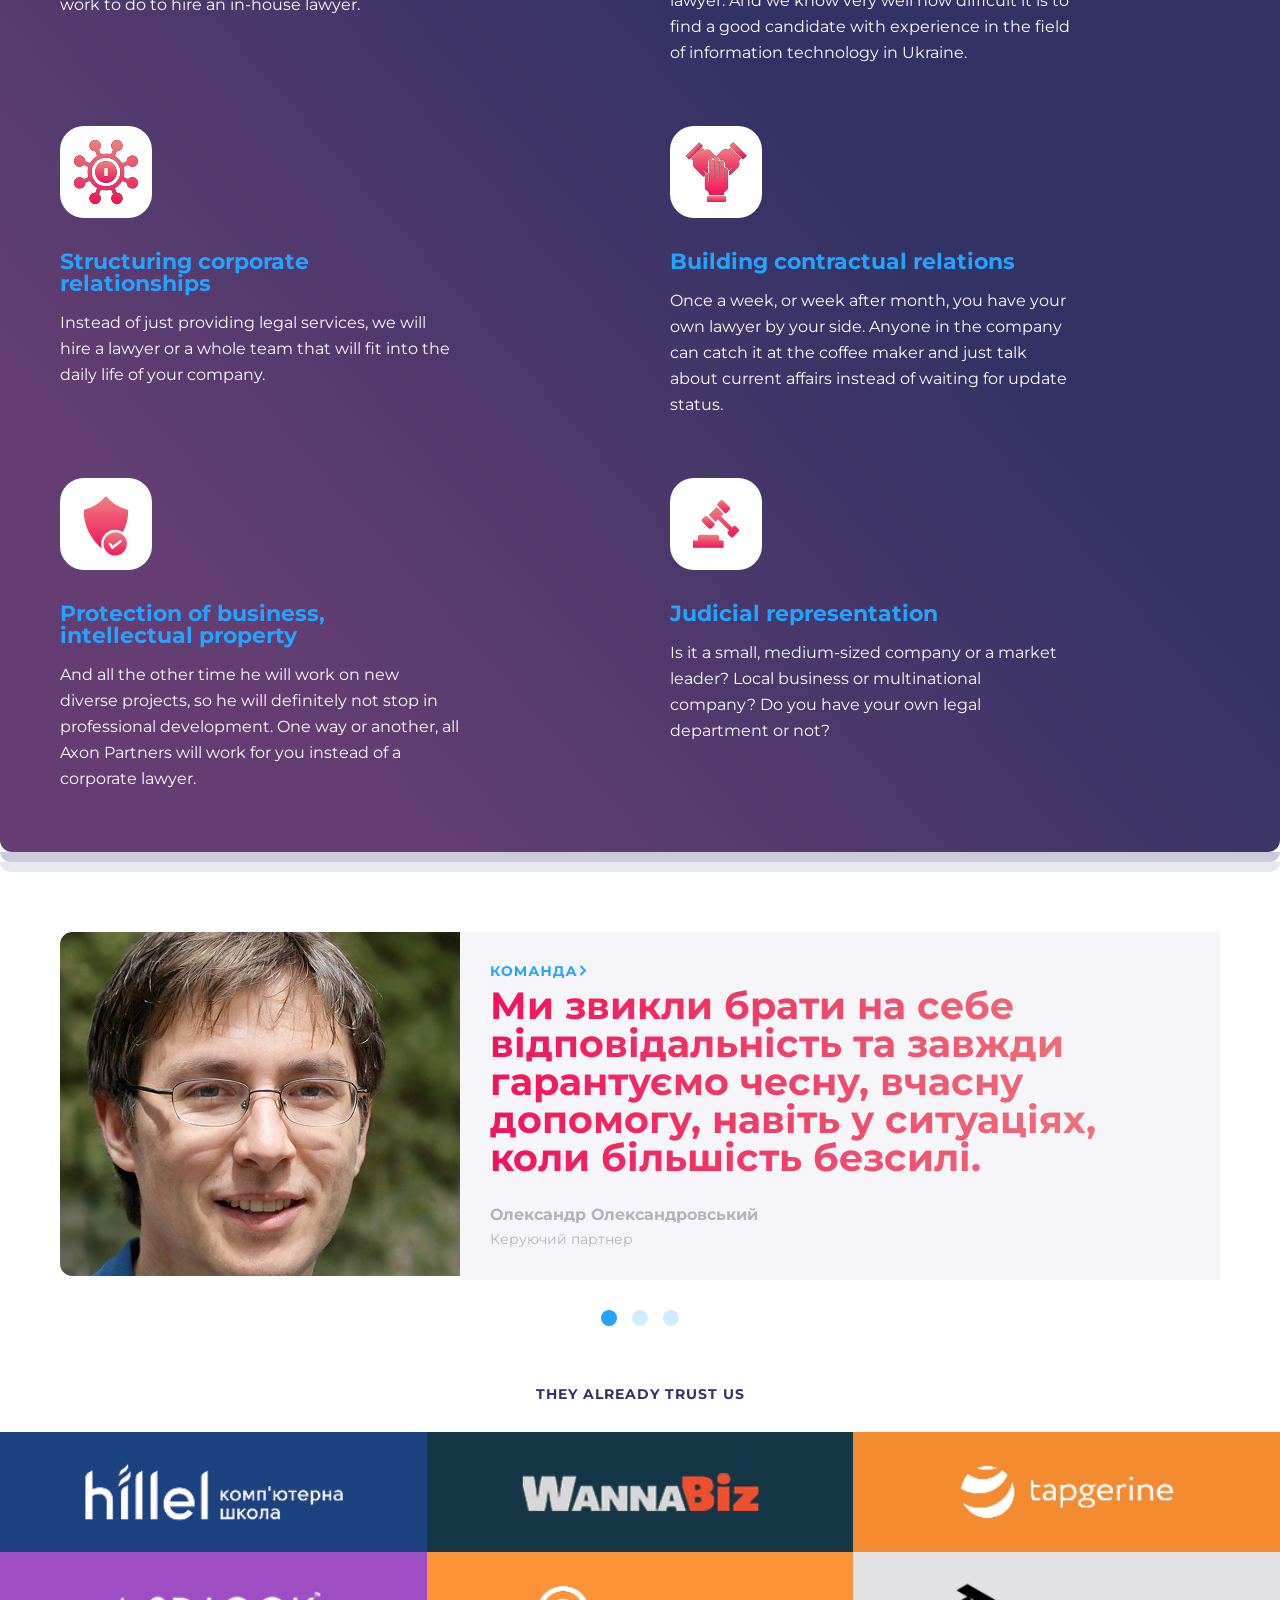
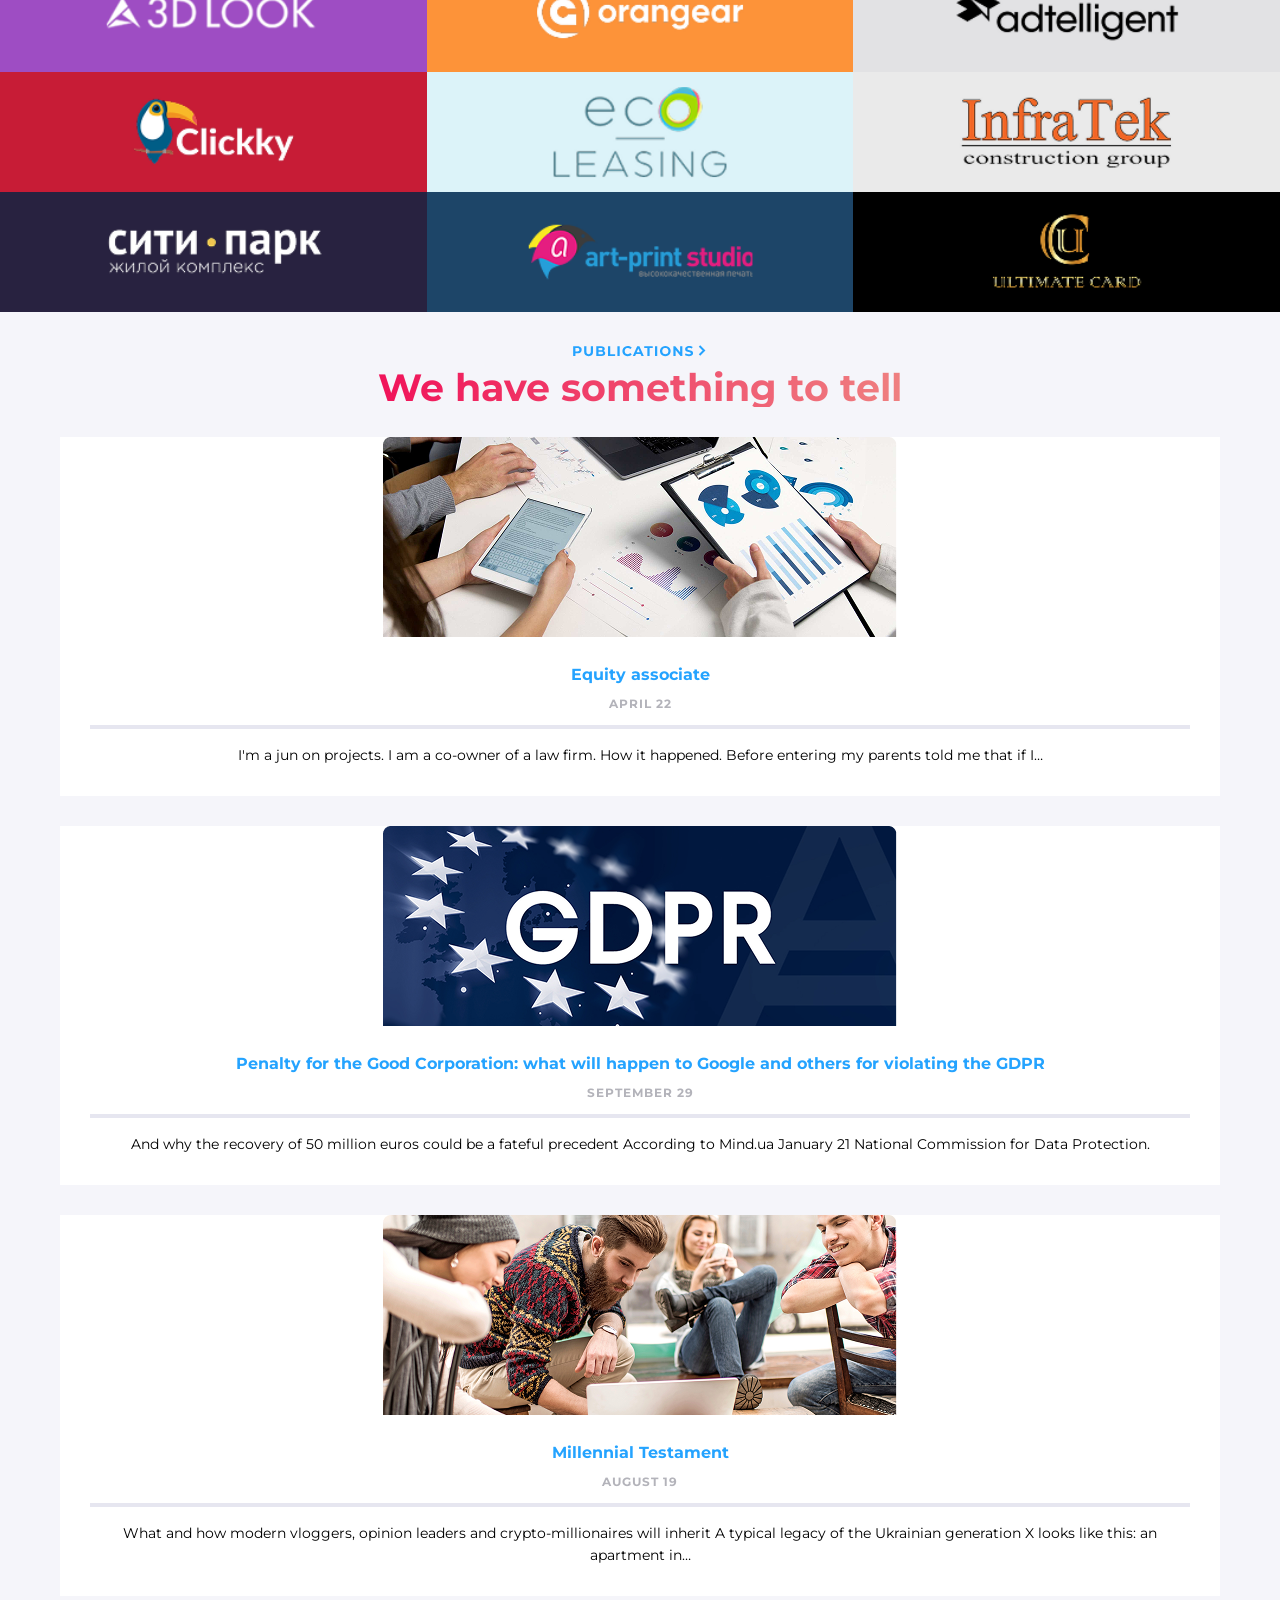
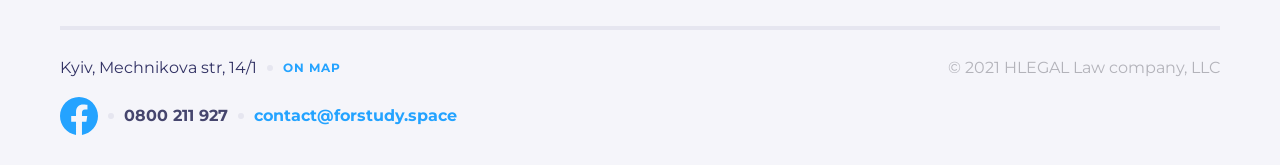
==== commit cc20e64e: "Lesson 15" ====
--- a/index.html
+++ b/index.html
@@ -192,9 +192,6 @@
                             </h4>
                         </div>
                     </div>
-                </div>
-
-                <div class="services_info">
                     <div class="services_paragraph">
                         <svg width="92" height="92">
                             <use xlink:href="./sprite.svg#services4" />
@@ -237,6 +234,50 @@
                         </div>
                     </div>
                 </div>
+
+                <!-- <div class="services_info">
+                    <div class="services_paragraph">
+                        <svg width="92" height="92">
+                            <use xlink:href="./sprite.svg#services4" />
+                        </svg>
+                        <div class="services_frame">
+                            <a href="#">
+                                <h3>Building contractual relations</h3>
+                            </a>
+                            <h4>Once a week, or week after month, you have your own lawyer by your side.
+                                Anyone in the company can catch it at the coffee maker and just talk
+                                about current affairs instead of waiting for update status.
+                            </h4>
+                        </div>
+                    </div>
+                    <div class="services_paragraph">
+                        <svg width="92" height="92">
+                            <use xlink:href="./sprite.svg#services5" />
+                        </svg>
+                        <div class="services_frame">
+                            <a href="#">
+                                <h3>Protection of business, intellectual property</h3>
+                            </a>
+                            <h4>And all the other time he will work on new diverse projects, so he will
+                                definitely not stop in professional development. One way or another,
+                                all Axon Partners will work for you instead of a corporate lawyer.
+                            </h4>
+                        </div>
+                    </div>
+                    <div class="services_paragraph">
+                        <svg width="92" height="92">
+                            <use xlink:href="./sprite.svg#services6" />
+                        </svg>
+                        <div class="services_frame">
+                            <a href="#">
+                                <h3>Judicial representation</h3>
+                            </a>
+                            <h4>Is it a small, medium-sized company or a market leader? Local business
+                                or multinational company? Do you have your own legal department or not?
+                            </h4>
+                        </div>
+                    </div>
+                </div> -->
             </div>
         </section>
     </section>
--- a/css/styles.css
+++ b/css/styles.css
@@ -136,8 +136,8 @@
   top: 0;
   left: 50%;
   transform: translateX(-50%);
-  width: 100%;
-  max-width: 100vw;
+  width: 700px;
+  max-width: 90vw;
   z-index: 1;
 }
 .hero-h {
@@ -264,7 +264,9 @@
     }
   }
   .services_info {
-    display: flex;
+    display: grid;
+    grid-template-columns: repeat(auto-fit, minmax(400px, 1fr));
+
     gap: 60px;
 
     .services_paragraph {
@@ -607,9 +609,7 @@
 
   .services_blok {
     & .services_info {
-      .services_paragraph {
-        max-width: 261px;
-      }
+      grid-template-columns: repeat(auto-fit, minmax(261px, 1fr));
     }
   }
   .face {
@@ -644,6 +644,10 @@
       max-width: 648px;
     }
   }
+  .hero-bg {
+    width: 100%;
+    max-width: 100vw;
+  }
 }
 /* tablet */
 
@@ -661,3 +665,15 @@
     }
   }
 }
+@media (max-width: 1024px) {
+  .info_way {
+    flex-wrap: wrap;
+    & span {
+      border-bottom: 4px;
+      display: inline-block;
+      width: 4px;
+      height: 303px;
+      background-color: #ffffff4d;
+    }
+  }
+}
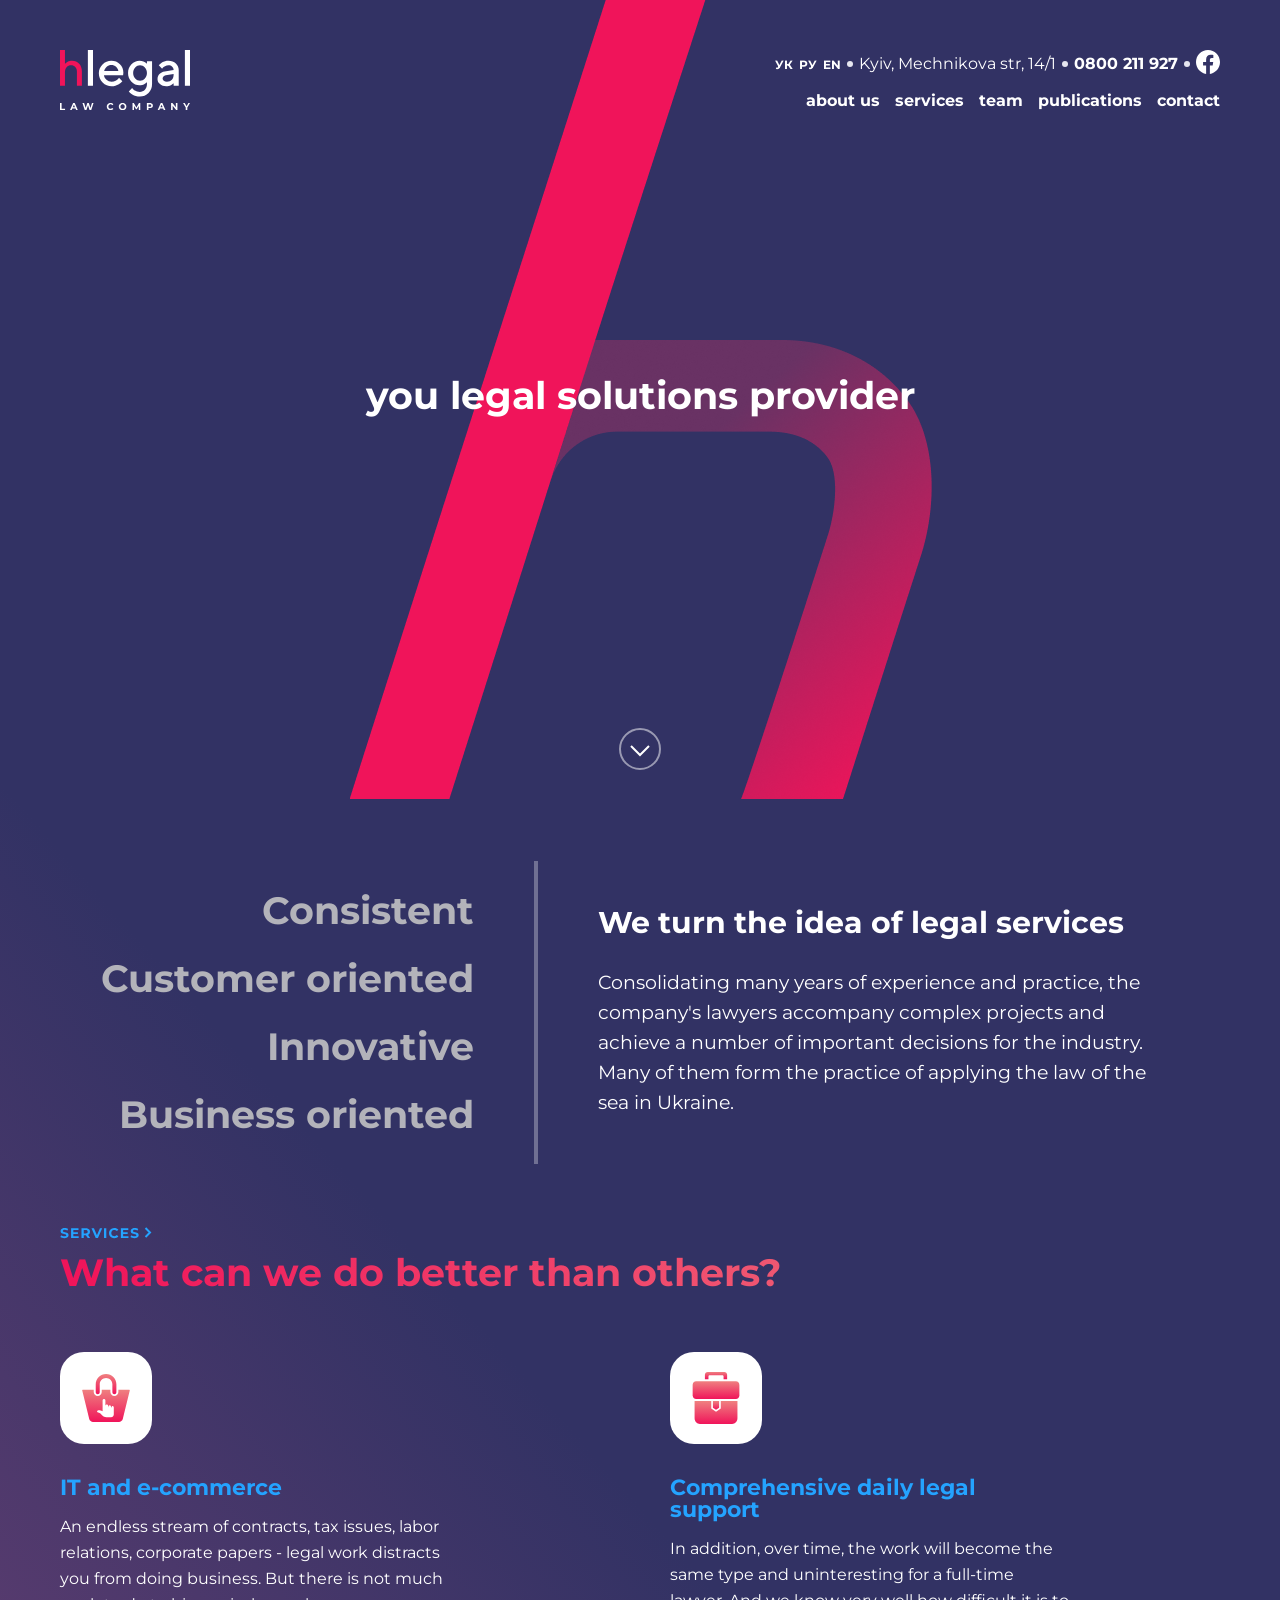
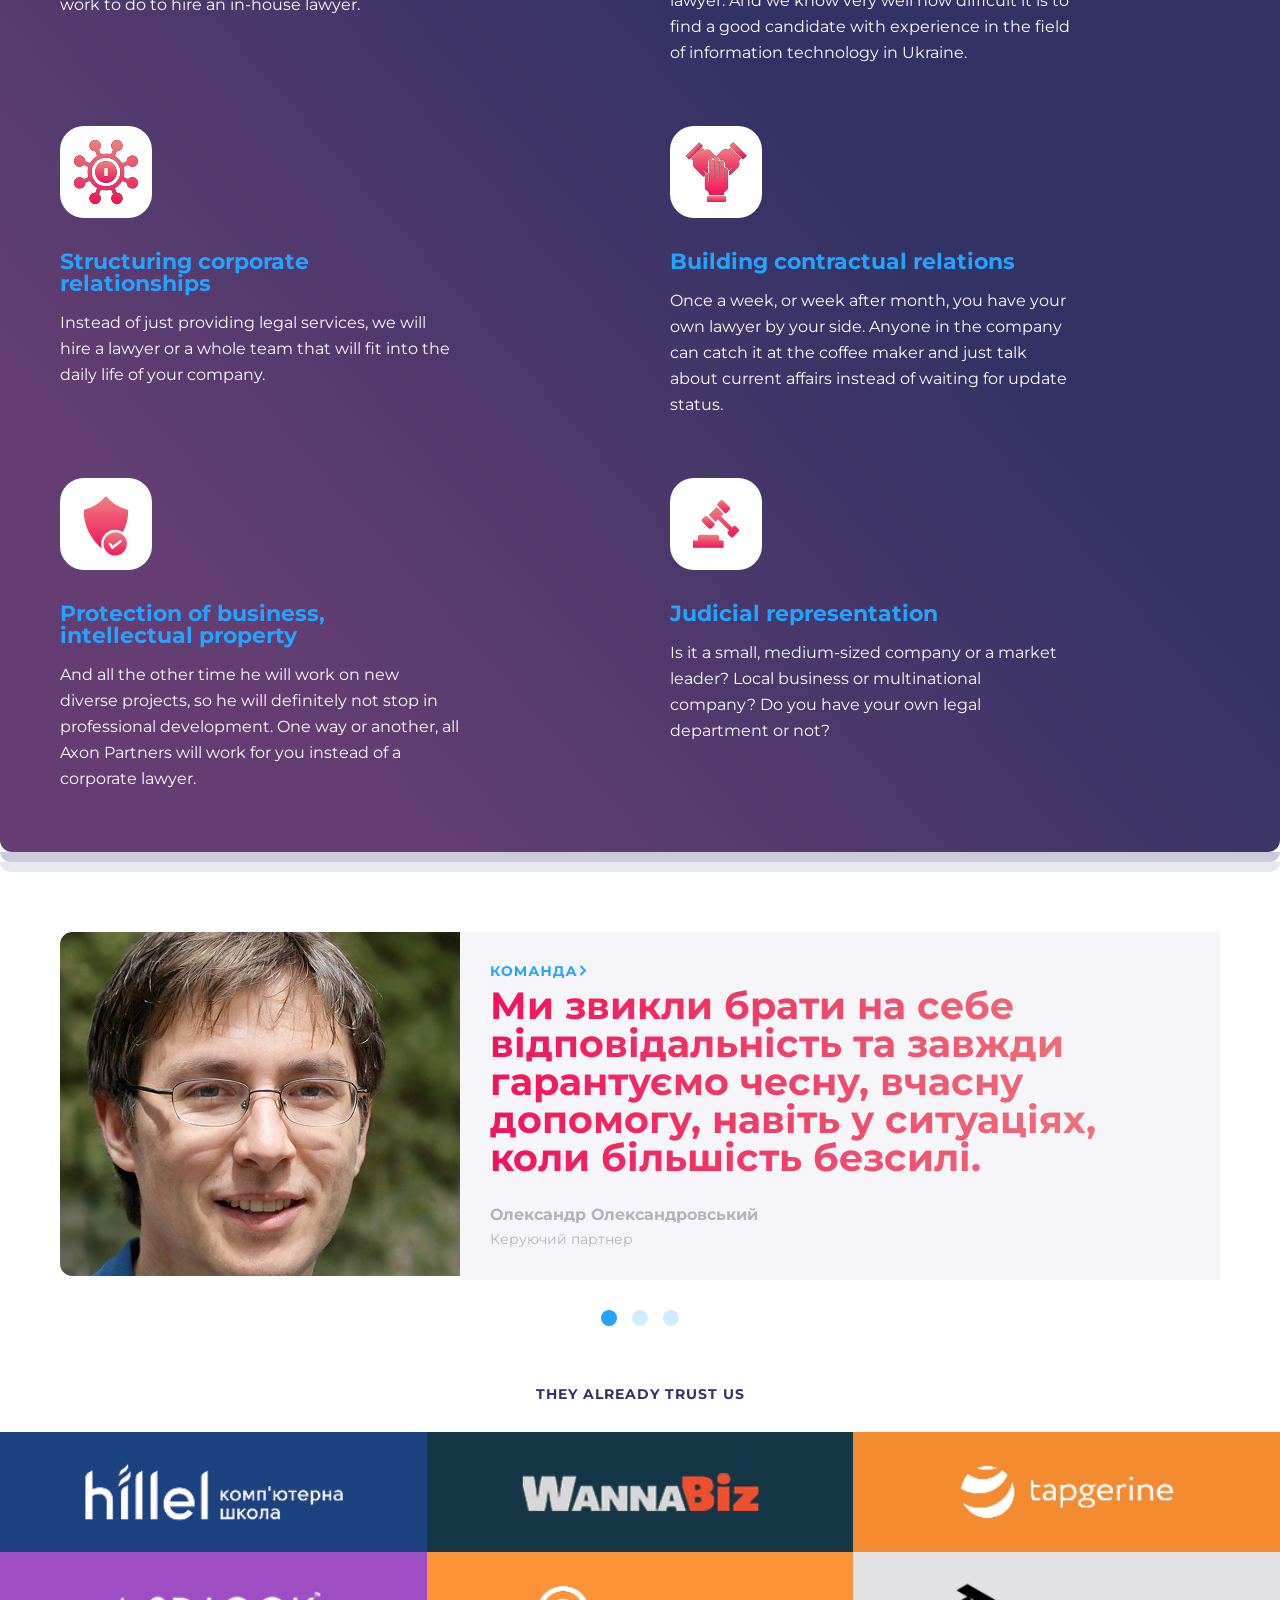
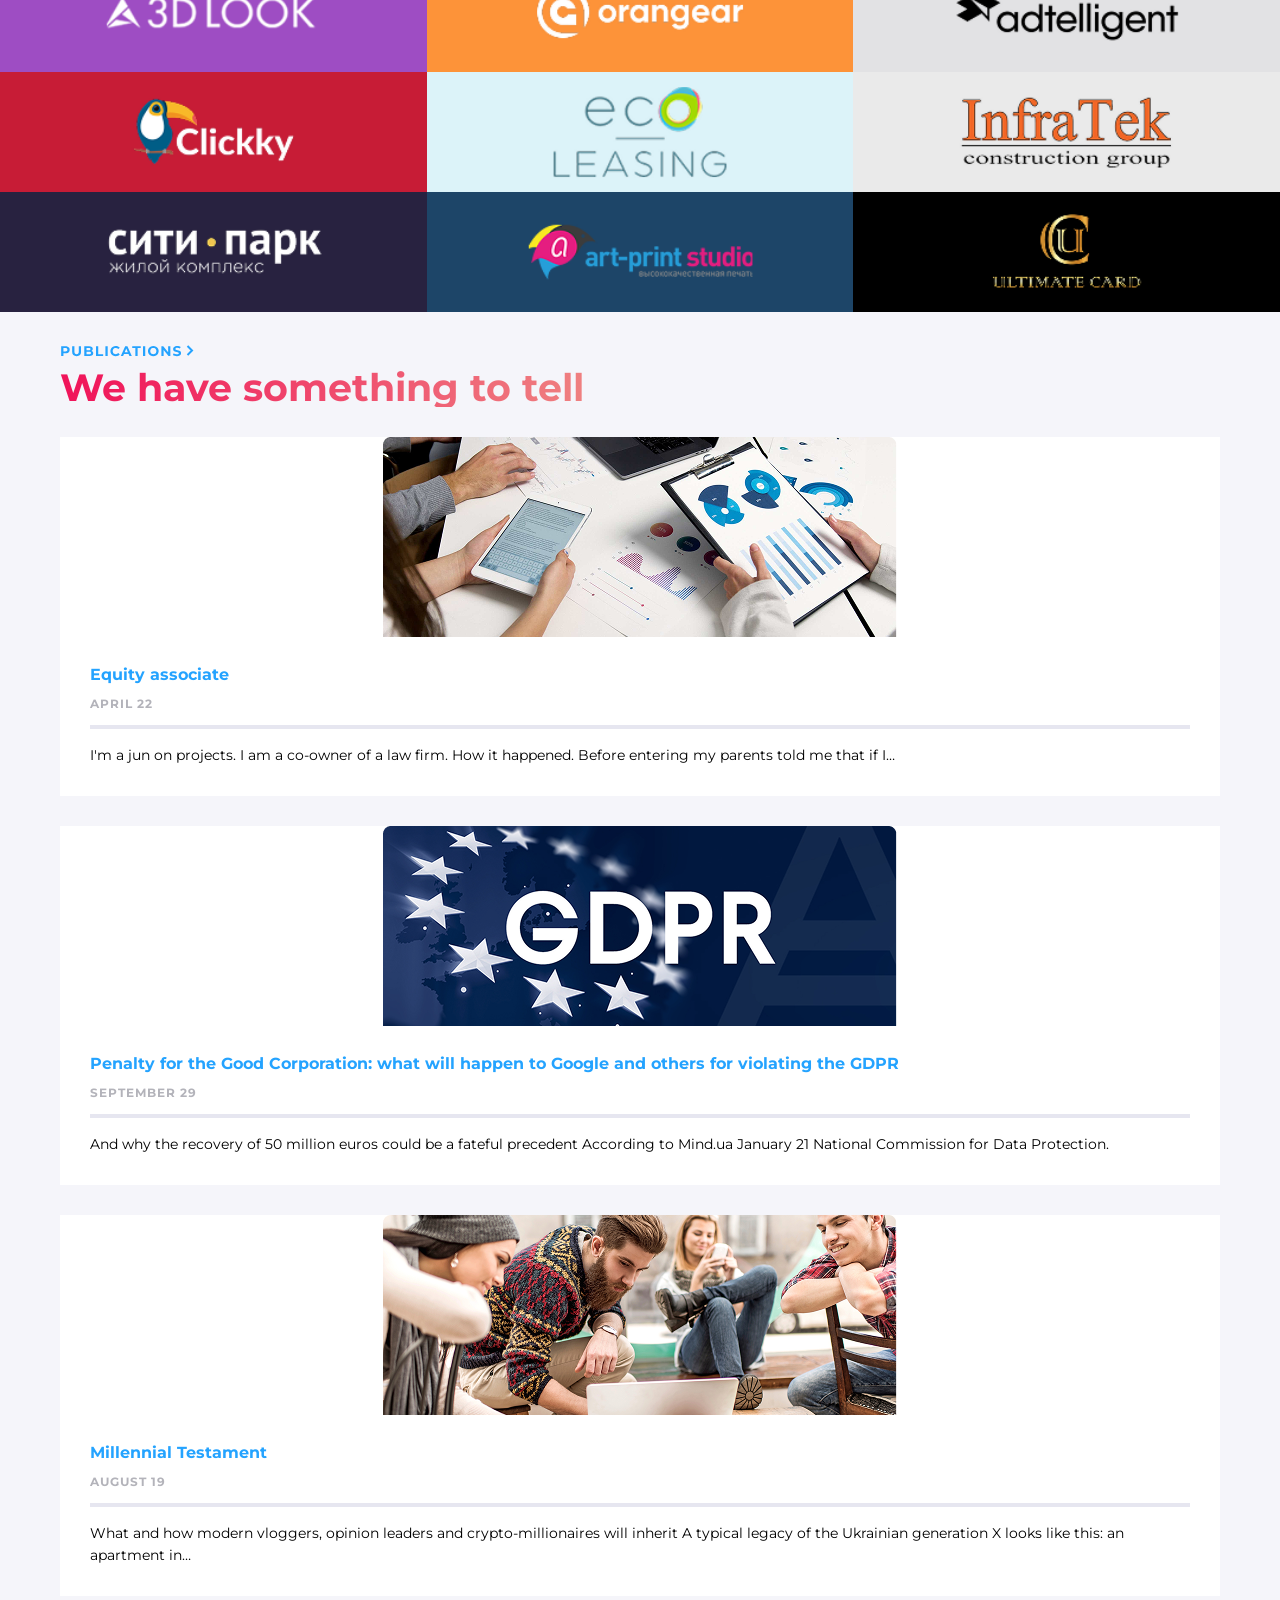
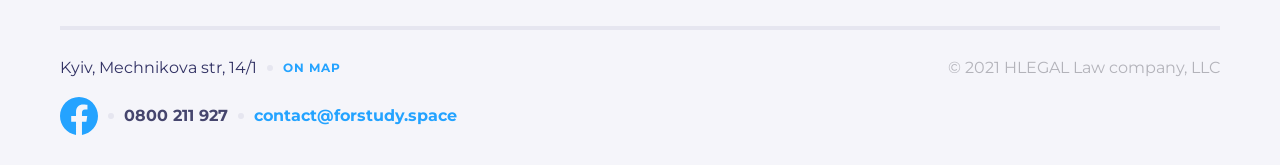
==== commit 58eac025: "Lesson 15" ====
--- a/index.html
+++ b/index.html
@@ -65,17 +65,21 @@
         <header class=" header_top header_tablet">
             <div class="header_meny container">
                 <div class="header_adress">
-                    <a class="language" href=""><span>УК</span></a>
-                    <a class="language" href=""><span>РУ</span></a>
-                    <a class="language" href=""><span>EN</span></a>
+                    <div>
+                        <a class="language" href=""><span>УК</span></a>
+                        <a class="language" href=""><span>РУ</span></a>
+                        <a class="language" href=""><span>EN</span></a>
+                    </div>
                     <svg width="6" height="6">
                         <use xlink:href="./sprite.svg#dot" />
                     </svg>
-                    <span>Kyiv, Mechnikova str, 14/1</span>
+                    <span class="adress">Kyiv, Mechnikova str, 14/1</span>
                     <svg width="6" height="6">
                         <use xlink:href="./sprite.svg#dot" />
                     </svg>
-                    <a class="telefon" href="tel:0800 211 927">0800 211 927</a>
+                    <div>
+                        <a class="telefon" href="tel:0800 211 927">0800 211 927</a>
+                    </div>
                     <svg width="6" height="6">
                         <use xlink:href="./sprite.svg#dot" />
                     </svg>
@@ -121,11 +125,13 @@
         <!-- SECTION 2 -->
         <section class="main container" id="section2">
             <div class="info_way container">
-                <div class="meny_way">
-                    <h2>Consistent</h2>
-                    <h2>Customer oriented</h2>
-                    <h2>Innovative</h2>
-                    <h2>Business oriented</h2>
+                <div class="menu_scroll">
+                    <div class="meny_way">
+                        <h2>Consistent</h2>
+                        <h2>Customer oriented</h2>
+                        <h2>Innovative</h2>
+                        <h2>Business oriented</h2>
+                    </div>
                 </div>
                 <span class="line"></span>
                 <div class="text_way">
@@ -234,50 +240,6 @@
                         </div>
                     </div>
                 </div>
-
-                <!-- <div class="services_info">
-                    <div class="services_paragraph">
-                        <svg width="92" height="92">
-                            <use xlink:href="./sprite.svg#services4" />
-                        </svg>
-                        <div class="services_frame">
-                            <a href="#">
-                                <h3>Building contractual relations</h3>
-                            </a>
-                            <h4>Once a week, or week after month, you have your own lawyer by your side.
-                                Anyone in the company can catch it at the coffee maker and just talk
-                                about current affairs instead of waiting for update status.
-                            </h4>
-                        </div>
-                    </div>
-                    <div class="services_paragraph">
-                        <svg width="92" height="92">
-                            <use xlink:href="./sprite.svg#services5" />
-                        </svg>
-                        <div class="services_frame">
-                            <a href="#">
-                                <h3>Protection of business, intellectual property</h3>
-                            </a>
-                            <h4>And all the other time he will work on new diverse projects, so he will
-                                definitely not stop in professional development. One way or another,
-                                all Axon Partners will work for you instead of a corporate lawyer.
-                            </h4>
-                        </div>
-                    </div>
-                    <div class="services_paragraph">
-                        <svg width="92" height="92">
-                            <use xlink:href="./sprite.svg#services6" />
-                        </svg>
-                        <div class="services_frame">
-                            <a href="#">
-                                <h3>Judicial representation</h3>
-                            </a>
-                            <h4>Is it a small, medium-sized company or a market leader? Local business
-                                or multinational company? Do you have your own legal department or not?
-                            </h4>
-                        </div>
-                    </div>
-                </div> -->
             </div>
         </section>
     </section>
@@ -393,7 +355,7 @@
             </div>
             <span class="line_footer"></span>
             <div class="footer_info">
-                <div>
+                <div class="footer_wrap">
                     <div class="footer_up">
                         <span class="footer_text">Kyiv, Mechnikova str, 14/1</span>
                         <svg width="6" height="6">
--- a/css/styles.css
+++ b/css/styles.css
@@ -122,8 +122,14 @@
   .header_meny {
     display: block;
   }
+  .header_logo {
+    padding-top: 30px;
+  }
   .page {
-    display: block;
+    display: flex;
+    gap: 15px;
+    justify-content: flex-start;
+    padding-top: 30px;
   }
 }
 /* SECTION 1 */
@@ -190,6 +196,7 @@
     flex-direction: column;
     gap: 30px;
     max-width: 375px;
+    white-space: nowrap;
   }
 
   h2 {
@@ -547,6 +554,7 @@
     text-align: right;
     color: #46466e;
     transition: 0.3s;
+    white-space: nowrap;
   }
   .telefon:hover {
     color: #f0145a;
@@ -583,9 +591,13 @@
   .footer_publications {
     .publications_paragraf {
       flex-wrap: wrap;
+      justify-content: center;
+    }
+    .publications_text {
+      text-align: left;
     }
     .publications_svg {
-      align-items: center;
+      align-items: flex-start;
     }
     .publications_br {
       width: 100%;
@@ -603,7 +615,8 @@
 @media (max-width: 1024px) {
   .info_way {
     .text_way {
-      max-width: 405px;
+      max-width: 648px;
+      text-align: left;
     }
   }
 
@@ -628,8 +641,27 @@
         max-width: 281px;
       }
     }
-  }
-}
+    .publications_br:last-child {
+      width: 100%;
+      align-items: center;
+
+      & img {
+        max-width: 648px;
+        width: 100%;
+      }
+    }
+  }
+}
+@media (max-width: 1000px) {
+  .footer_publications {
+    .publications_br:last-child {
+      width: 100%;
+      align-items: center;
+      max-width: 648px;
+    }
+  }
+}
+
 @media (max-width: 875px) {
   .team_area {
     display: block;
@@ -665,15 +697,134 @@
     }
   }
 }
+@media (max-width: 768px) {
+  .info_way {
+    flex-direction: column;
+    align-items: center;
+    text-align: center;
+  }
+}
+@media (max-width: 768px) {
+  .footer_publications {
+    .publications_br {
+      max-width: 309px;
+      width: 100%;
+      text-align: center;
+    }
+  }
+}
+@media (max-width: 768px) {
+  .footer_publications {
+    & .publications_br {
+      & img {
+        max-width: 309px;
+        width: 100%;
+      }
+    }
+  }
+  .hero {
+    height: 586px;
+  }
+}
 @media (max-width: 1024px) {
   .info_way {
+    flex-direction: column;
+    align-items: center;
+    text-align: center;
     flex-wrap: wrap;
+    .line {
+      width: 100%;
+      height: 4px;
+    }
+    .meny_way {
+      flex-direction: row;
+    }
     & span {
-      border-bottom: 4px;
-      display: inline-block;
-      width: 4px;
-      height: 303px;
-      background-color: #ffffff4d;
-    }
-  }
-}
+      border-bottom: 4px solid #ffffff4d;
+    }
+  }
+}
+@media (max-width: 1024px) {
+  .menu_scroll {
+    width: 100%;
+    overflow-x: auto;
+    overflow-y: hidden;
+  }
+
+  .meny_way {
+    display: flex;
+    flex-wrap: nowrap;
+    gap: 30px;
+    white-space: nowrap;
+  }
+}
+@media (max-width: 760px) {
+  .footer_publications {
+    & .publications_br:last-child {
+      max-width: 315px;
+      & img {
+        max-width: 315px;
+        width: 100%;
+      }
+    }
+  }
+  .hero-h {
+    height: 100vh;
+    transform: translate(-50%);
+    left: 50%;
+    max-width: 100vh;
+    width: 100%;
+  }
+  .hero {
+    height: 84vh;
+  }
+  .hero-title {
+    top: 48vh;
+  }
+  .midl_down {
+    .down_way {
+      top: 94vh;
+    }
+  }
+}
+@media (max-width: 430px) {
+  .header_tablet {
+    padding: 0px;
+    .header_adress {
+      max-width: 375px;
+      width: 100%;
+      background: #ffffff30;
+      opacity: 3;
+      .adress {
+        display: none;
+      }
+      & svg {
+        display: none;
+      }
+    }
+  }
+}
+
+@media (max-width: 440px) {
+  .footer_info {
+    display: block;
+    .footer_wrap {
+      flex-wrap: wrap;
+      .footer_up {
+        flex-direction: column;
+      }
+      .footer_facebook {
+        flex-wrap: wrap;
+        justify-content: center;
+        padding-bottom: 30px;
+      }
+    }
+  }
+}
+@media (max-width: 430px) {
+  .team_area {
+    .team_paragraf {
+      max-width: 315px;
+    }
+  }
+}
